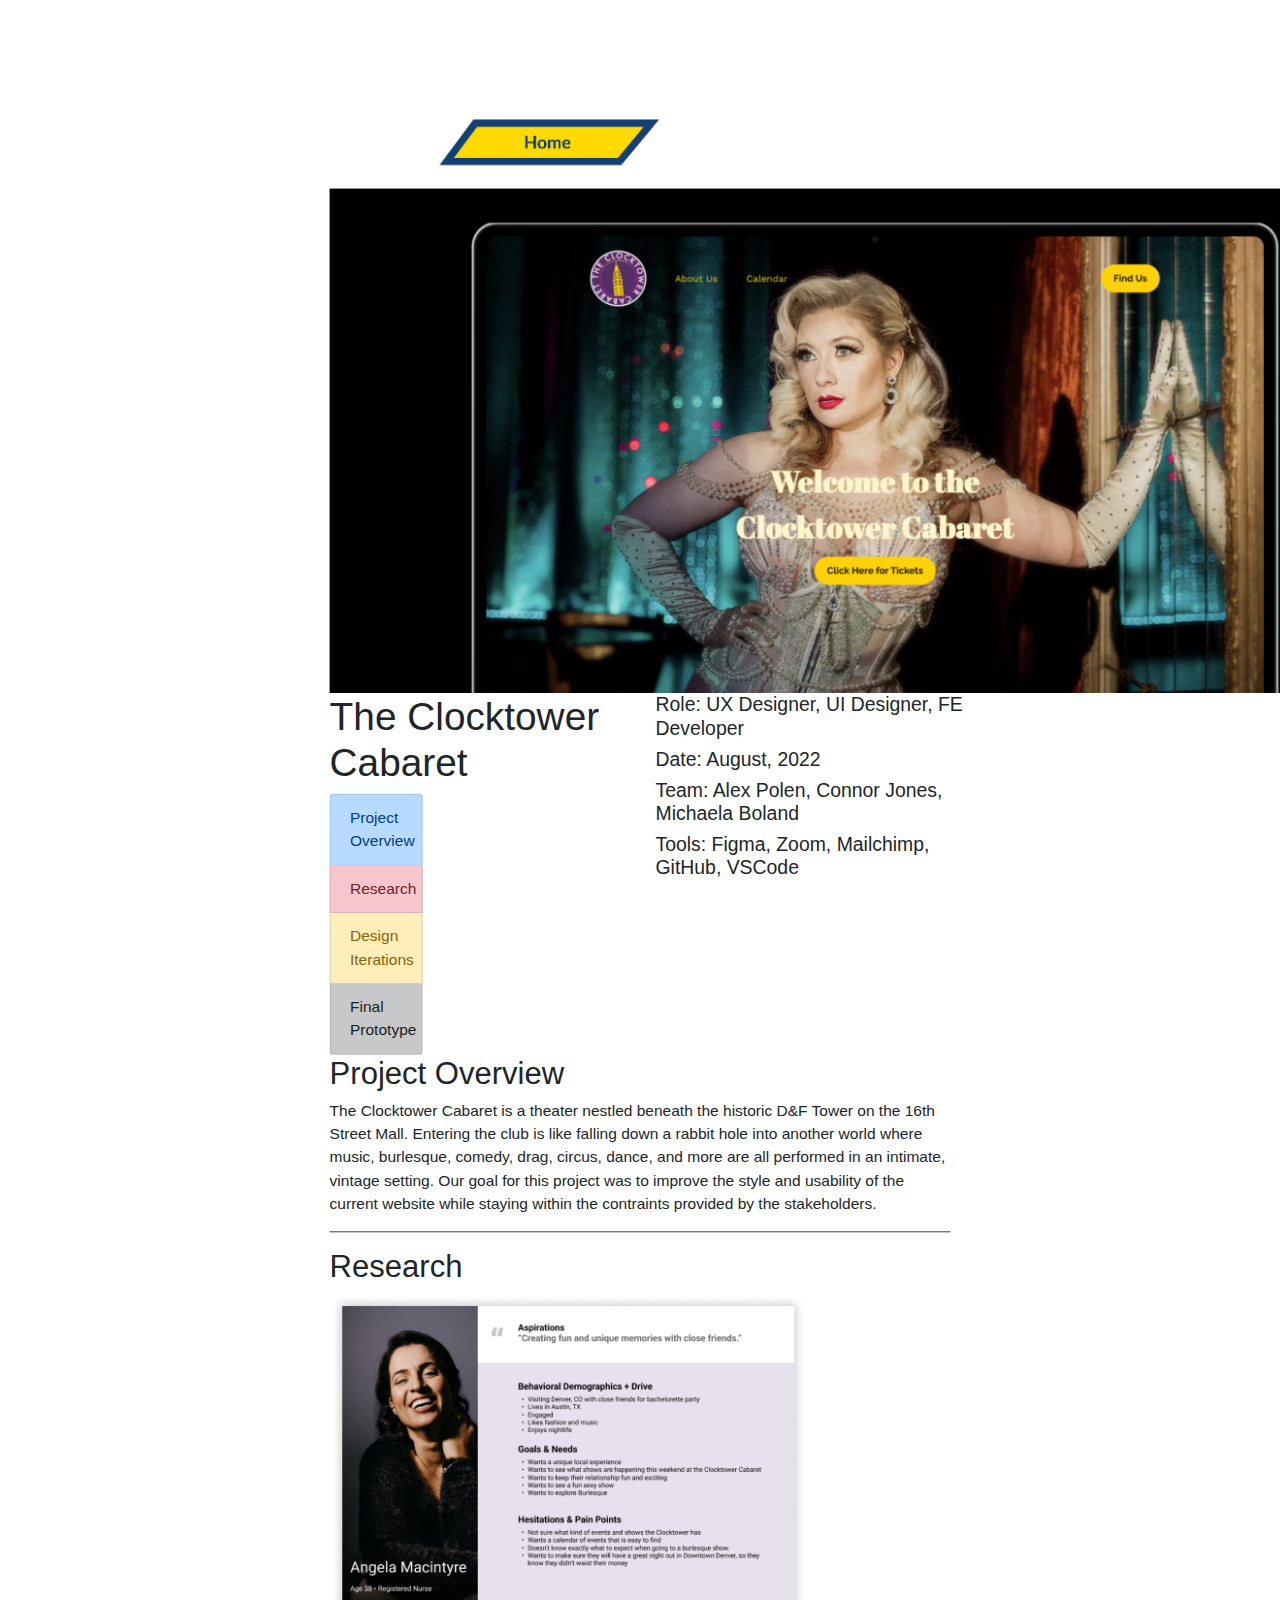
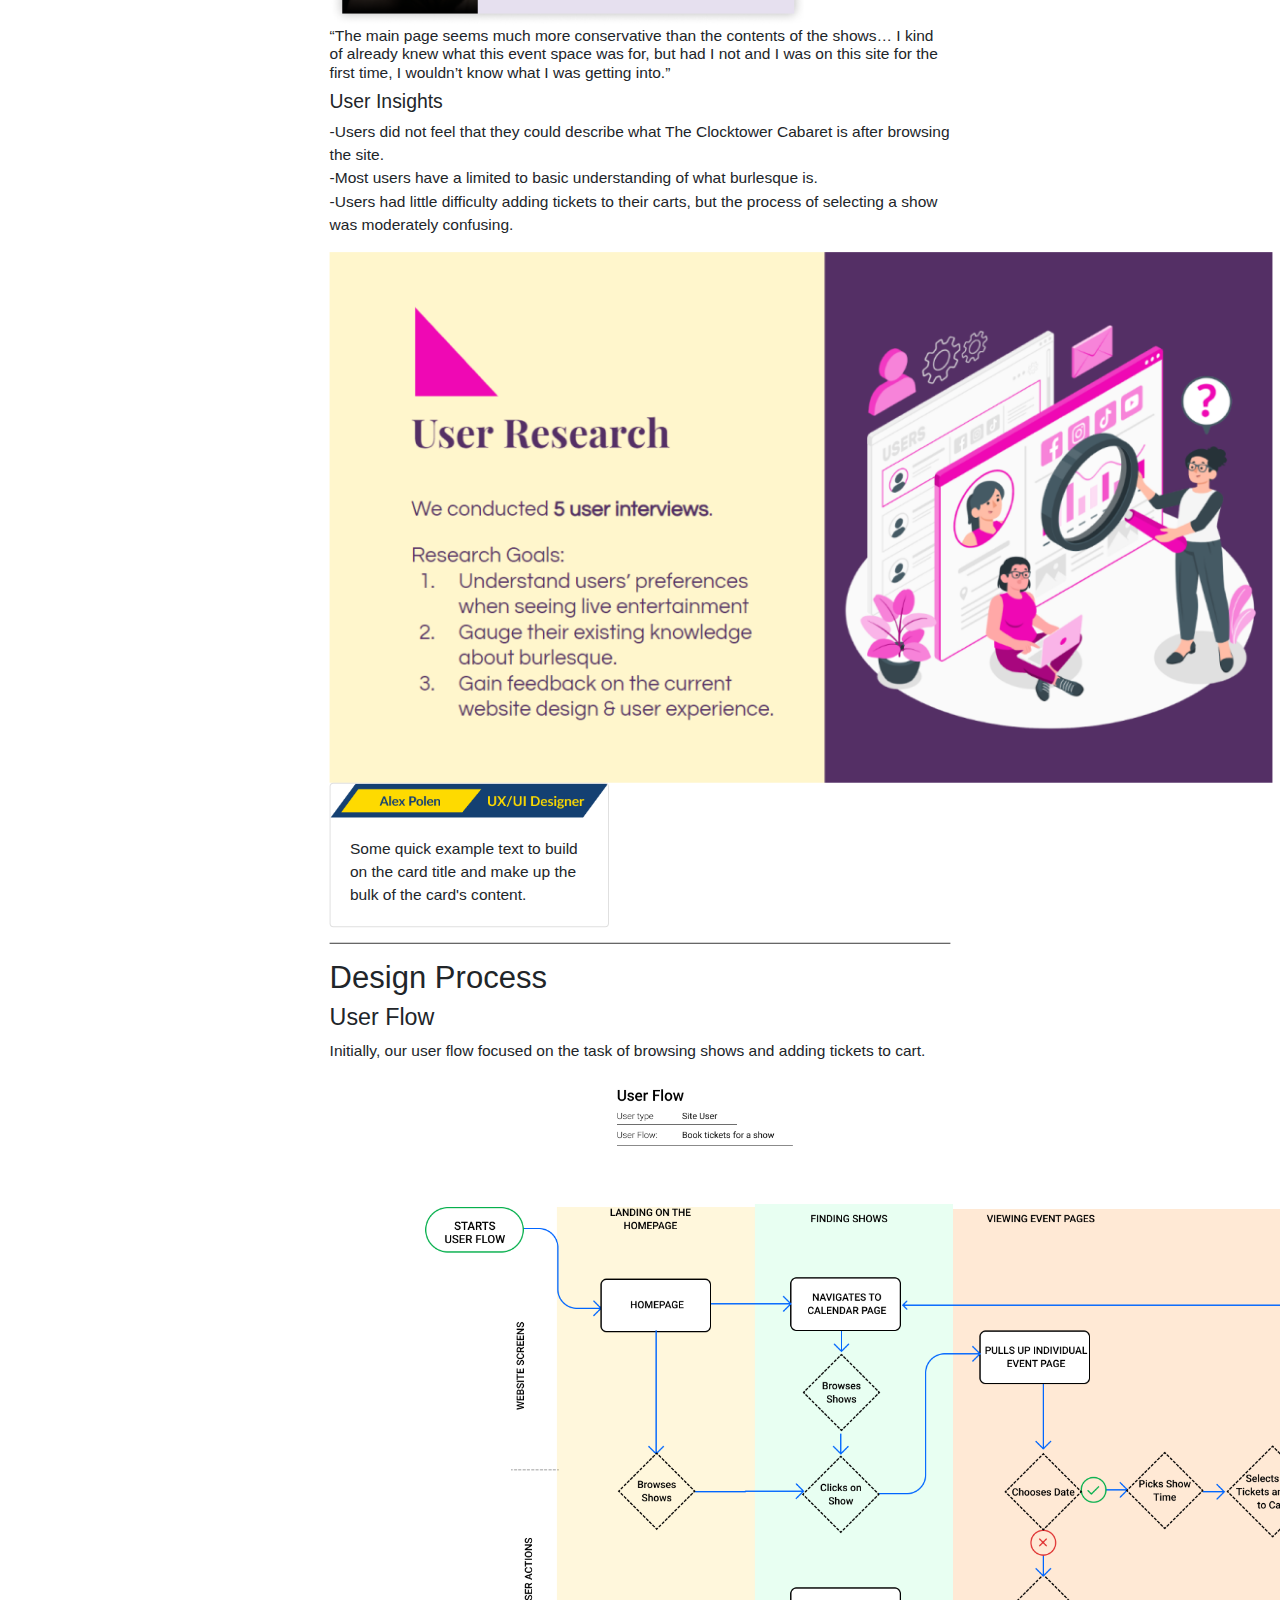
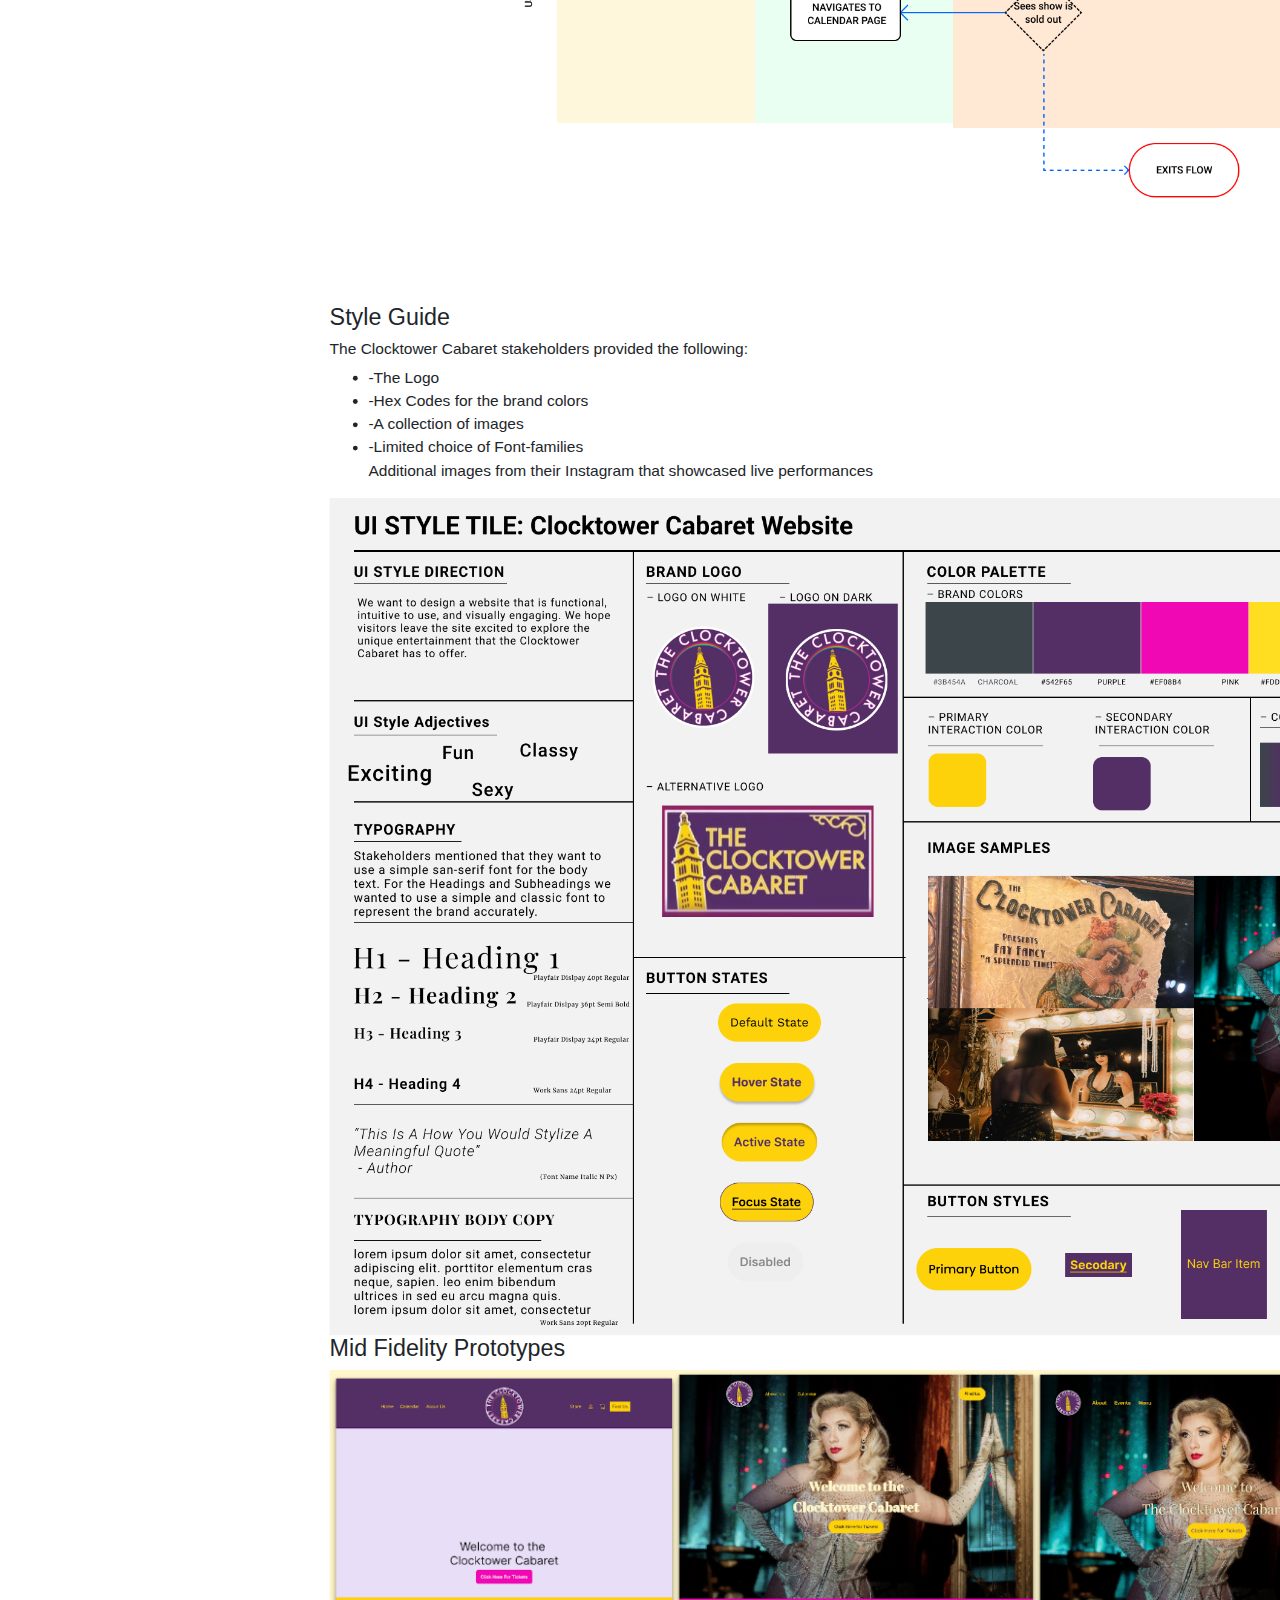
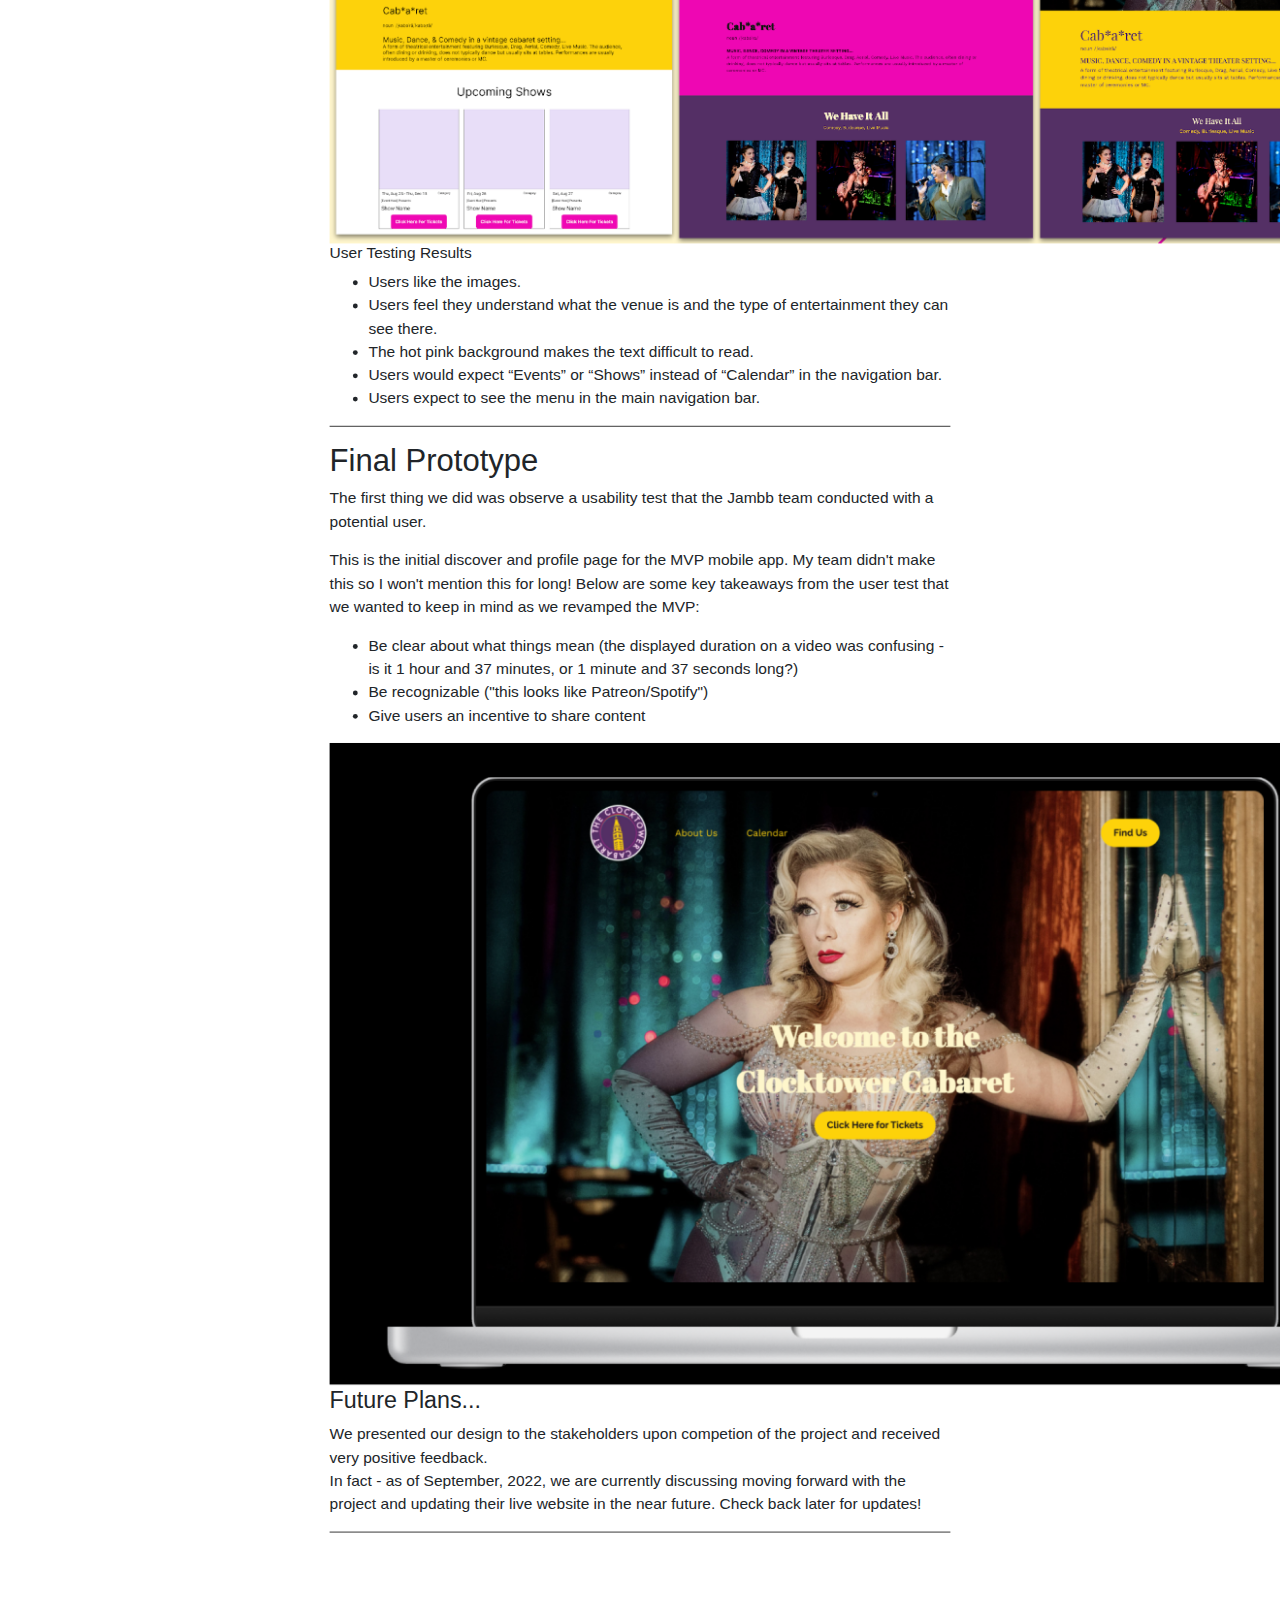
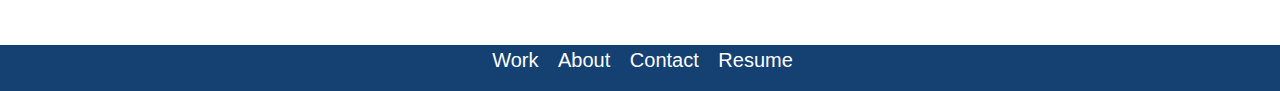
==== case.html @ b8951dac "case rename to link pages" ====
<!DOCTYPE html>
<html>
    <head>
        <title>UX/UI Homework 20</title>
        <!-- CSS only -->
        <link rel="stylesheet" href="https://cdn.jsdelivr.net/npm/bootstrap@4.4.1/dist/css/bootstrap.min.css" integrity="sha384-Vkoo8x4CGsO3+Hhxv8T/Q5PaXtkKtu6ug5TOeNV6gBiFeWPGFN9MuhOf23Q9Ifjh" crossorigin="anonymous">
        <link rel="stylesheet" href="css/style.css" type="text/css">
    </head>




<body>
<section class="ALL">
    
  <!---  Homepage Navigation Bar
    <nav class="navbar navbar-expand-lg navbar-light bg-light">
        <a class="navbar-brand" href="#">Home</a>
        <button class="navbar-toggler" type="button" data-toggle="collapse" data-target="#navbarNavDropdown" aria-controls="navbarNavDropdown" aria-expanded="false" aria-label="Toggle navigation">
          <span class="navbar-toggler-icon"></span>
        </button>
        <div class="collapse navbar-collapse" id="navbarNavDropdown">
          <ul class="navbar-nav">
            <li class="nav-item active">
              <a class="nav-link" href="#">Home <span class="sr-only">(current)</span></a>
            </li>
            <li class="nav-item">
              <a class="nav-link" href="#">Features</a>
            </li>
            <li class="nav-item">
              <a class="nav-link" href="#">Pricing</a>
            </li>
            <li class="nav-item dropdown">
              <a class="nav-link dropdown-toggle" href="#" id="navbarDropdownMenuLink" data-toggle="dropdown" aria-haspopup="true" aria-expanded="false">
                Dropdown link
              </a>
              <div class="dropdown-menu" aria-labelledby="navbarDropdownMenuLink">
                <a class="dropdown-item" href="#">Action</a>
                <a class="dropdown-item" href="#">Another action</a>
                <a class="dropdown-item" href="#">Something else here</a>
              </div>
            </li>
          </ul>
        </div>
      </nav>
    -->


    <!---
    <header>
        <div class="MainNav">
            <div class="NavLeft">
              <ul>
               <li href="#myWork">WORK</li>
               <li href="#heading">About</li>
              </ul>
           </div>
           <div class="headerText">
             <h2 class="Alex">Alex Polen</h2>
           </div>
           <div class="NavRight">
            <ul>
             <li>Contact</li>
             <li>Resume</li>
            </ul>
           </div>
          </div>

    </header>

-->
<!-- Button
<p class="lead">
    <a class="btn btn-primary btn-lg" role="button" href="https://ci.ovationtix.com/35628" target="_blank">Click Here for Tickets</a>
  </p>
  -->


<div class="casestudyheader">
    <img src="images/HomeFrame.png" alt="">
</div>
        


<section class="intro">
    <div class="introImage">
    <img src="images/IntroImage.png" alt="">
    </div>

    <div class="introGrid">
    <div class="introTitle" id="introTitle">
        <h1>The Clocktower Cabaret </h1> 
            <div class="list-group">
                <!--<a href="#" class="list-group-item list-group-item-action">Summary</a> -->    
                <a href="#" class="list-group-item list-group-item-action list-group-item-primary">Project Overview</a>
                <a href="#research" class="list-group-item list-group-item-action list-group-item-danger">Research</a>
                <a href="#designProcess" class="list-group-item list-group-item-action list-group-item-warning">Design Iterations</a>
                <a href="#prototypes" class="list-group-item list-group-item-action list-group-item-dark">Final Prototype</a>
            </div>
    </div>
    <div class="introText" id="introText">
        <h5>Role: UX Designer, UI Designer, FE Developer </h4>
        <h5>Date: August, 2022 </h4>
        <h5>Team: Alex Polen, Connor Jones, Michaela Boland </h4>
        <h5>Tools: Figma, Zoom, Mailchimp, GitHub, VSCode </h4>
    </div>
</div>

<div class="projectOverview" id="projectOverview">
    <h2>Project Overview</h2>
    <p>The Clocktower Cabaret is a theater nestled beneath the historic D&F Tower on the 16th Street Mall. Entering the club is like falling down a rabbit hole into another world where music, burlesque, comedy, drag, circus, dance, and more are all performed in an intimate, vintage setting. Our goal for this project was to improve the style and usability of the current website while staying within the contraints provided by the stakeholders.
    </p>
</div>
</section>

<!-- Divider -->
<div class="divider" data-content-module-id="7831695" data-content-module-template-id="15" data-content-module-unique-id="" data-content-module-removable="true" data-content-module-category="divider">
    <div class="twelvecol last">
      <hr class="divider2" data-editable-type="hr" id="hr_1" data-id="92963098" data-content-module-unique-id="" style="border-color: rgb(51, 51, 51);">
    </div>
  </div>
<!-- Divider -->



<!-- Research -->
<section class="research" id="research">
    <div class="researchHeader">
        <h2>Research</h2>
    </div>

    <div class="researchImage">
        <img src="images/Proto-Persona-1 2.png"> 
    </div>
    <div class="researchQuote">
        <h6>“The main page seems much more conservative than the contents of the shows… I kind of already knew what this event space was for, but had I not and I was on this site for the first time, I wouldn’t know what I was getting into.”</h6>
    </div>
     <div class="researchText">
        <h5 class="researchTextHeader">User Insights</h5>
       <p>-Users did not feel that they could describe what The Clocktower Cabaret is after browsing the site. </br>-Most users have a limited to basic understanding of what burlesque is. </br>-Users had little difficulty adding tickets to  their carts, but the process of selecting a show was moderately confusing. </p>
     </div>
     <div class="researchImage2">
        <img src="images/Case Study/UserResearch.png">
     </div>
   

     <!-- Bootstrap Card -->
     <div class="card" style="width: 18rem;">
        <img src="images/LogoIdea2.png" class="card-img-top" alt="...">
        <div class="card-body">
          <p class="card-text">Some quick example text to build on the card title and make up the bulk of the card's content.</p>
        </div>
</div>
</section>

<!-- Divider -->
<div class="divider" data-content-module-id="7831695" data-content-module-template-id="15" data-content-module-unique-id="" data-content-module-removable="true" data-content-module-category="divider">
    <div class="twelvecol last">
      <hr class="divider2" data-editable-type="hr" id="hr_1" data-id="92963098" data-content-module-unique-id="" style="border-color: rgb(51, 51, 51);">
    </div>
  </div>
<!-- Divider -->


<!-- Design Process-->
<section class="designProcess" id="designProcess">
    <div class="designProcessHeader">
        <h2>Design Process</h2>
    </div>
     
<div class="userFlow">
            <h4>User Flow</h4>
            <p class="UserFlowText">Initially, our user flow focused on the task of browsing shows and adding tickets to cart.<p>
            <img src="images/Case Study/User Flow.png">
</div>
<div class="designProcess2">
    <h4>Style Guide</h4>
    <div class="_4ORMAT_content_page_row _4ormat_sort_item _4ORMAT_module_layout_02 in-viewport" data-content-module-id="7832098" data-content-module-template-id="22" data-content-module-unique-id="" data-content-module-removable="true" data-content-module-category="layout">
        <div class="sixcol">
          <div data-editable-type="text" id="designProcessText" class="  " data-force-html-mode="false" data-id="92966700" data-content-module-unique-id="">
      
         <h6>The Clocktower Cabaret stakeholders provided the following:</h6>
         <ul>
            <li>-The Logo</li>
            <li>-Hex Codes for the brand colors</li>
            <li>-A collection of images</li>
            <li>-Limited choice of Font-families</li>
            <p>Additional images from their Instagram that showcased live performances</p>
        </ul>  
      </div>
        </div>

        <div class="styleTile">

            <img src="images/Case Study/Clocktower Style Tile.png">
         </div>
</div>
<div class="midFi">
    <h4>Mid Fidelity Prototypes</h4>
    <img src="images/Case Study/Mid-Fi-Testing-Image.png">
 </div>
 <div class="MidFiText">
    <div data-editable-type="text" id="designProcessText" class="  " data-force-html-mode="false" data-id="92966700" data-content-module-unique-id="">

   <h6>User Testing Results </h6>
   <ul>
      <li>Users like the images.</li>
      <li>Users feel they understand what the venue is and the type of entertainment they can see there.</li>
      <li>The hot pink background makes the text difficult to read.</li>
      <li>Users would expect “Events” or “Shows” instead of “Calendar” in the navigation bar.</li>
      <li>Users expect to see the menu in the main navigation bar.</li>
  </ul>  
</div>
  </div>

</div>

</section>

<!-- Divider -->
<div class="divider">
    <div class="twelvecol last">
      <hr class="divider2" data-editable-type="hr" id="hr_1" data-id="92963098" data-content-module-unique-id="" style="border-color: rgb(51, 51, 51);">
    </div>
  </div>
<!-- Divider -->

<!-- Prototypes-->
<section class="prototypes" id="prototypes">
    <div class="prototypesHeader">
        <h2>Final Prototype</h2>
    </div>
    <div class="_4ORMAT_content_page_row _4ormat_sort_item _4ORMAT_module_layout_02 in-viewport" data-content-module-id="7832098" data-content-module-template-id="22" data-content-module-unique-id="" data-content-module-removable="true" data-content-module-category="layout">
        <div class="sixcol">
          <div data-editable-type="text" id="designProcessText" class="  " data-force-html-mode="false" data-id="92966700" data-content-module-unique-id="">
      
         <p>The first thing we did was observe a usability test that the Jambb team conducted with a potential user.</p>
         <p>This is the initial discover and profile page for the MVP mobile app. My team didn't make this so I won't mention this for long! Below are some key takeaways from the user test that we wanted to keep in mind as we revamped the MVP:</p>
         <ul><li>Be clear about what things mean (the displayed duration&nbsp;on a video was confusing - is it 1 hour and 37 minutes, or 1 minute and 37 seconds long?)</li>
            <li>Be recognizable ("this looks like Patreon/Spotify")</li><li>Give users an incentive to share content</li></ul>  
      </div>
        </div>
        <div class="sixcol last">
          <div data-croppable="true" data-default-shape="landscape" data-editable-type="image" data-height="320" data-landscape-ratio="570:320" data-linkable="true" data-portrait-ratio="4:5" data-width="570" id="image_1-7832098" data-default-img="images/bg.jpg" data-dom-id="image_1" data-link-type="none" data-link-value="" data-id="92966699" data-content-module-unique-id="">

<div class="prototypeImage1">
    <img src="images/Case Study/FinalPrototype.png">
</div>

<div class="sixcol">
    <div data-editable-type="text" id="designProcessText" class="  " data-force-html-mode="false" data-id="92966700" data-content-module-unique-id="">

   <h4>Future Plans...</h4>
   <p>We presented our design to the stakeholders upon competion of the project and received very positive feedback. </br> In fact - as of September, 2022, we are currently discussing moving forward with the project and updating their live website in the near future. Check back later for updates!</p>
</div>
  </div>
      
    </div>
    </div>



</section>

<!-- Divider -->
      <div class="divider" data-content-module-id="7831695" data-content-module-template-id="15" data-content-module-unique-id="" data-content-module-removable="true" data-content-module-category="divider">
        <div class="twelvecol last">
          <hr class="divider2" data-editable-type="hr" id="hr_1" data-id="92963098" data-content-module-unique-id="" style="border-color: rgb(51, 51, 51);">
        </div>
      </div>
<!-- Divider -->






</section>
   <!--Footer-->
   <footer class="caseStudyFooter">
    <ul>
      <li>Work</li>
      <li>About</li>
      <li>Contact</li>
      <li>Resume</li>
    </ul>
  </footer>
</body>
    
     
        <script src="js/index.js"></script>
      </body>
    <!-- Java Script -->
    <!-- JavaScript Bundle with Popper -->
    <script src="https://code.jquery.com/jquery-3.4.1.slim.min.js" integrity="sha384-J6qa4849blE2+poT4WnyKhv5vZF5SrPo0iEjwBvKU7imGFAV0wwj1yYfoRSJoZ+n" crossorigin="anonymous"></script>
    <script src="https://cdn.jsdelivr.net/npm/popper.js@1.16.0/dist/umd/popper.min.js" integrity="sha384-Q6E9RHvbIyZFJoft+2mJbHaEWldlvI9IOYy5n3zV9zzTtmI3UksdQRVvoxMfooAo" crossorigin="anonymous"></script>
    <script src="https://cdn.jsdelivr.net/npm/bootstrap@4.4.1/dist/js/bootstrap.min.js" integrity="sha384-wfSDF2E50Y2D1uUdj0O3uMBJnjuUD4Ih7YwaYd1iqfktj0Uod8GCExl3Og8ifwB6" crossorigin="anonymous"></script>
</html>
---- css/style.css ----
/*
.grid {
    background-color: #542f65;
    display: grid;
    grid-template-columns: 20% 80%;
    grid-template-rows: 1fr 1fr 1fr;
    gap: 32px;
    grid-template-areas: 
    "contactImg1 contact1"
    "contactImg2 contact2"
    "contactImg3 contact3"
    ;
}

*/

body {
    margin: 0;

  }
  header {
    position: relative;
    background-color: #144072;
    padding: 0 auto;
    margin: 0 auto;
    height: 75px;
  }
  .MainNav {
    display: flex;
    padding: 0 auto;
    border: 0;
  }

  .MainNav div {
    width: 33%;

  }
  .NavLeft {
    float: left;
    color: white;
    padding-top: 25px;
    display: flex;
    justify-content: right;
  }
  .NavLeft ul li:first-child {
    font-weight: 1000;
  }

  .headerText {
    position: relative;
    padding-top: 0px;
    padding-left: 9px;
    display: flex;
    justify-content: center;
    text-align: center;
    overflow: visible;
  }
  .headerText .Alex {
    color: white;
    font-size: 32px;
    text-align: center;
  } 

  .NavRight {
    float: right;
    color: white;
    padding-top: 25px;
    display: flex;
    justify-content: left;
  }
  header li {
    display: inline-block;
    padding: 0px 25px;
  }
  header p {
    display: inline-block;
  }
 /* Main Nav */


  .heroImg{
    max-height: 865px;
    padding: 0 auto;
    background-image: url(../images/Hero\ Content\ Page.png);
    background-size: cover;
    background-repeat: no-repeat;
    background-position: center;
    position: relative;
    margin: 0 auto;
  }

  .heroButton {
    display: flex;
    align-items: center;
    width: 598px;    
    justify-content: center;
  }

  .heroImg .UX {
    color: white;
    margin: 0 0;
    padding-top: 14px;
    text-align: center;
    font-size: 22px;
  } 

  
  
  /*
  .navBar .nav-link {
    color: #fdd20b;
    font-size: 20px;
    font-family: 'Work Sans', sans-serif;
    font-weight: bold;
  }
  a:hover {
    color: #ef08b4;
  }
  .navBar .nav-link:hover {
    border-bottom: 2px solid #fdd20b;
    border-bottom-width: fit-content; 
  } */
  
  .content {
    max-width: 350px;
    margin-left: 370px;
    text-align: center;
    height:830px;
  }
.HeroDiv {
  padding-top: 300px;
}
.content .top {
  font-size: 20px;
}
.content .bottom {
  font-size: 20px;
  font-weight: 550;
}

/*
button {
    padding: 15px;
    background-color: #373738;
    color: white;
    font-size: 15px;
    border-radius: 4px;
}
*/

    /* My UX Skills Section */
  .heading {
    text-align: center;
    margin: 0 0;
    padding-top: 100px;
    font-size: 30px;
    background-color: rgb(248, 244, 238);
  }

  .skill2 {
    padding-top: 0;
    margin-top: 0;  
    border-top: 0;
  }
  
  .flexContainer {
    display: flex;
    align-items: initial;
    justify-content: center;
    padding: 5% 5%;
    background-color: rgb(248, 244, 238);
  }

  .stripe {
    margin-bottom: 0;
    border-bottom: 0;
    padding-bottom: 0;
    background-color: #F8F4EE;
    display: flex;
    justify-content: center;
  }
  .stripe img {
    max-width: 1920px;
    max-height: 20px;
    margin-bottom: 0;
    padding-bottom: 0;
    border-bottom: 0;

  }

  @media screen and (max-width: 600px) {
    .flexContainer {
      display: inline-block;
      padding: 5% 15%;
    }
  }
  
  .flexContainer div {
    width: 33%;
    padding: 25px;
  }
  
  @media screen and (max-width: 600px) {
    .flexContainer div {
      width: 100%;
    }
  }
  


  /* My Work Section */
  .WorkHeading {
    text-align: center;
    font-size: 30px;
    margin: 0 auto;
    padding-top: 100px;
  }
  .myWork {
    padding: 20px 90px;
    background-color: #F8F4EE;
  }

  .workGrid {
    display: grid;
    align-items: center;
    padding: 30px;
    grid-template-columns: 60% 20%;
    grid-template-rows: 500px 650px;
    grid-template-areas:
    "img1 content1"
    "img2 content2"
  }

  .workGrid .img2 {
    scale: .7;
  }
  
  @media screen and (max-width:600px) {
    .workGrid {
      display: grid;
      padding: 30px;
      padding-right: 90px;
      grid-template-columns: 100%;
      grid-template-rows: 450px 300px 700px 275px;
      grid-template-areas:
      "img1"
      "content1"
      "img2"
      "content2"
    }
  }
  
  .workGrid img {
    width: 100%;
    max-width: 350px;
    margin: 0 auto;
    display: block;
  }
  .img1 {
    grid-area: img1;
  }
  .img2 {
    grid-area: img2;
  }
  .img1, .img2, .content1, .content2, {
    padding: 80px;
    padding-right: 0;
  }
  .content1 {
    grid-area: content1;
  }
  .content2 {
    grid-area: content2;
  }

  footer {
    background-color: #144072;
    padding: 35px;
    color: white;
    display: flex;
    justify-content: center;
    font-size: 20px;
}
  footer ul {
    list-style: none;
    padding-left: 5px;
  }
  footer li {
    display: inline-block;
    padding: 0px 7px;
  }


  /* Text decoration - Underline - Event listener */
  header li:hover {
    text-decoration: underline;
  }
  
  #header-input:checked + #hamburger-menu #sidebar-menu {
      visibility: visible;
      left: 0;
  }
  #header-input:checked ~ .overlay{
     visibility: visible;
    opacity: 0.4;
  }




/* Saved Code

 text-shadow: 0px 0px 3px #000000;






 */





  /* CASE STUDY CSS */

  .casestudyheader img {
    background-color: white;
    scale: .5;
  }

  
  .list-group a {
    display: flex;
    width: 30%;
    
  }

  .introGrid {
    display: grid;
    grid-template-columns: 50% 50%;
    grid-template-rows: 1fr;
    gap: 16px;
    grid-template-areas: 
    "summaryTitle summaryText"
    ;
}


. {
    margin: 0 auto;
    background-color: #542f65;
    color: #fdd20b;
    padding: 64px;
    display: flex;
    flex-direction: column;
    align-items: center;
}

.userFlow img{
    max-width: 1600px;
}

.styleTile img{
    max-width: 1200px;
}

.ALL {
    margin-left: 320px;
    margin-right: 320px;
    scale:0.97;
}

.caseStudyFooter {
    padding: 0 0;
}
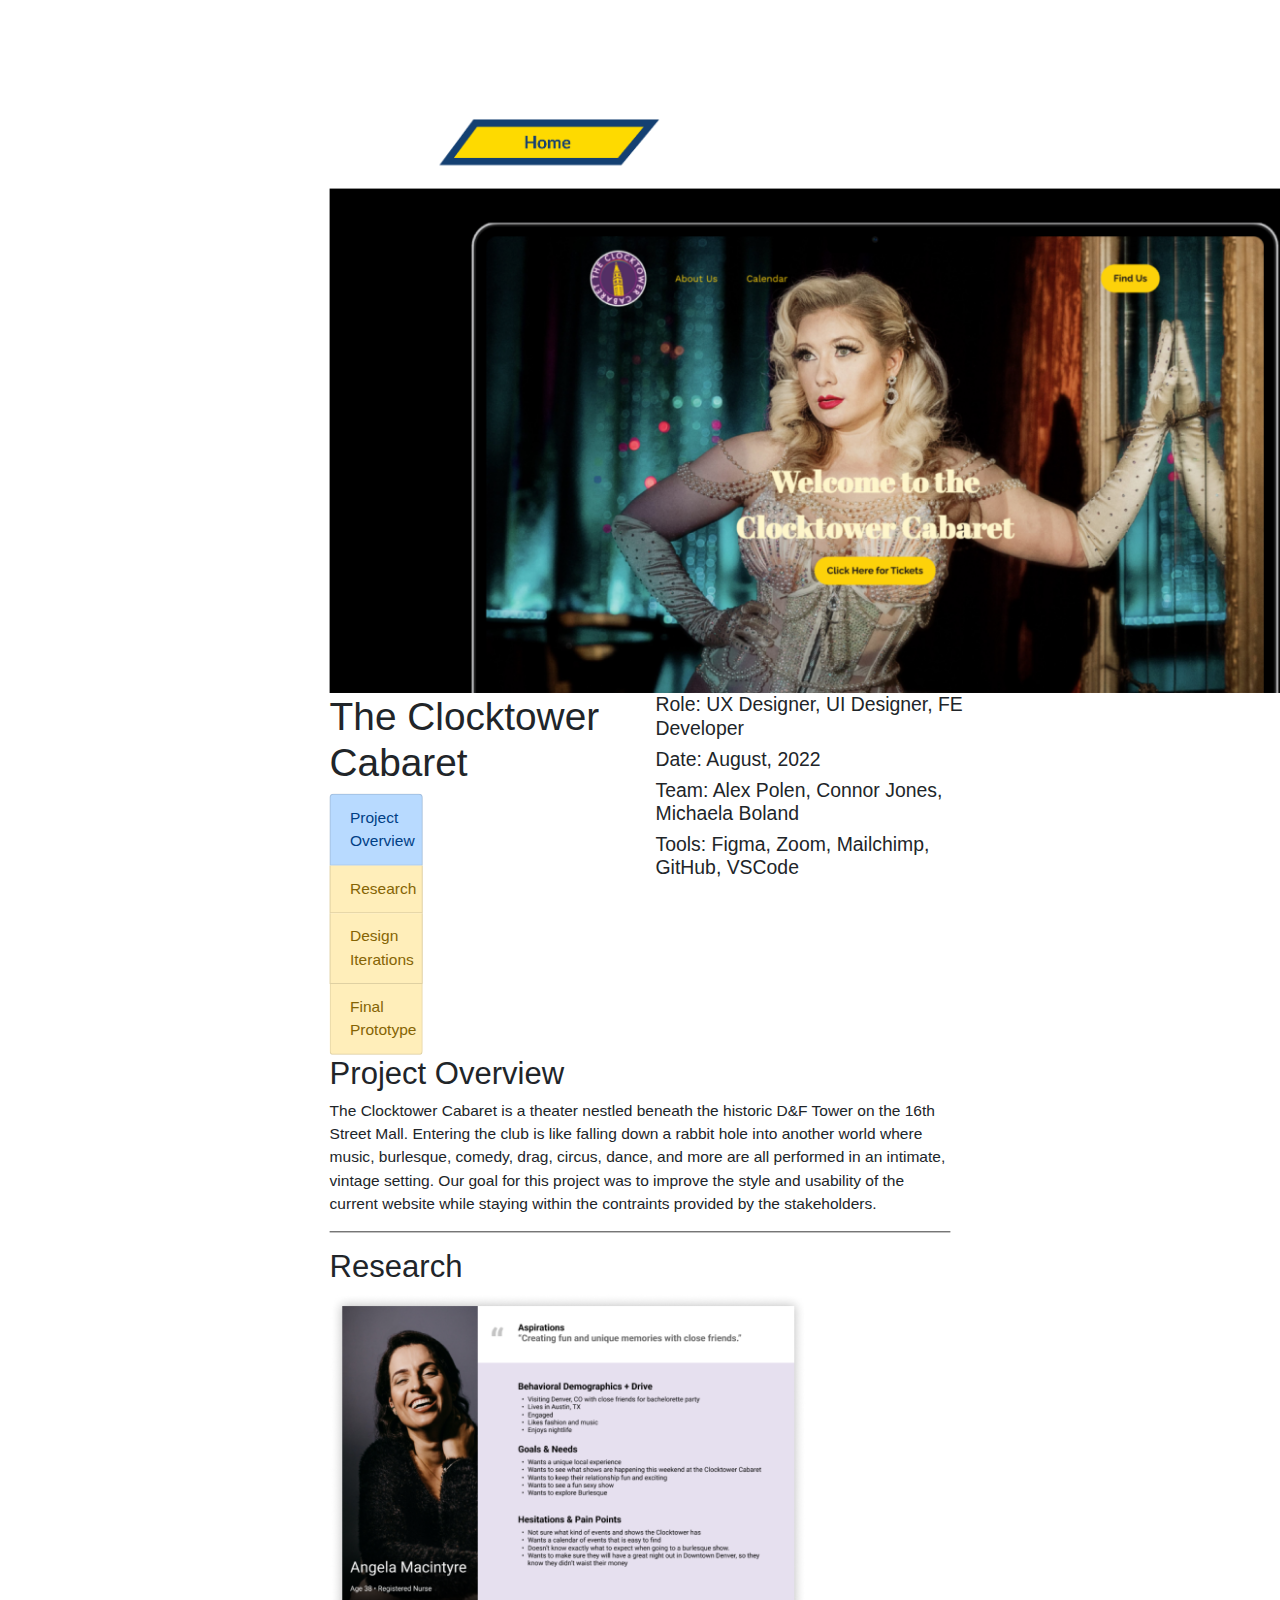
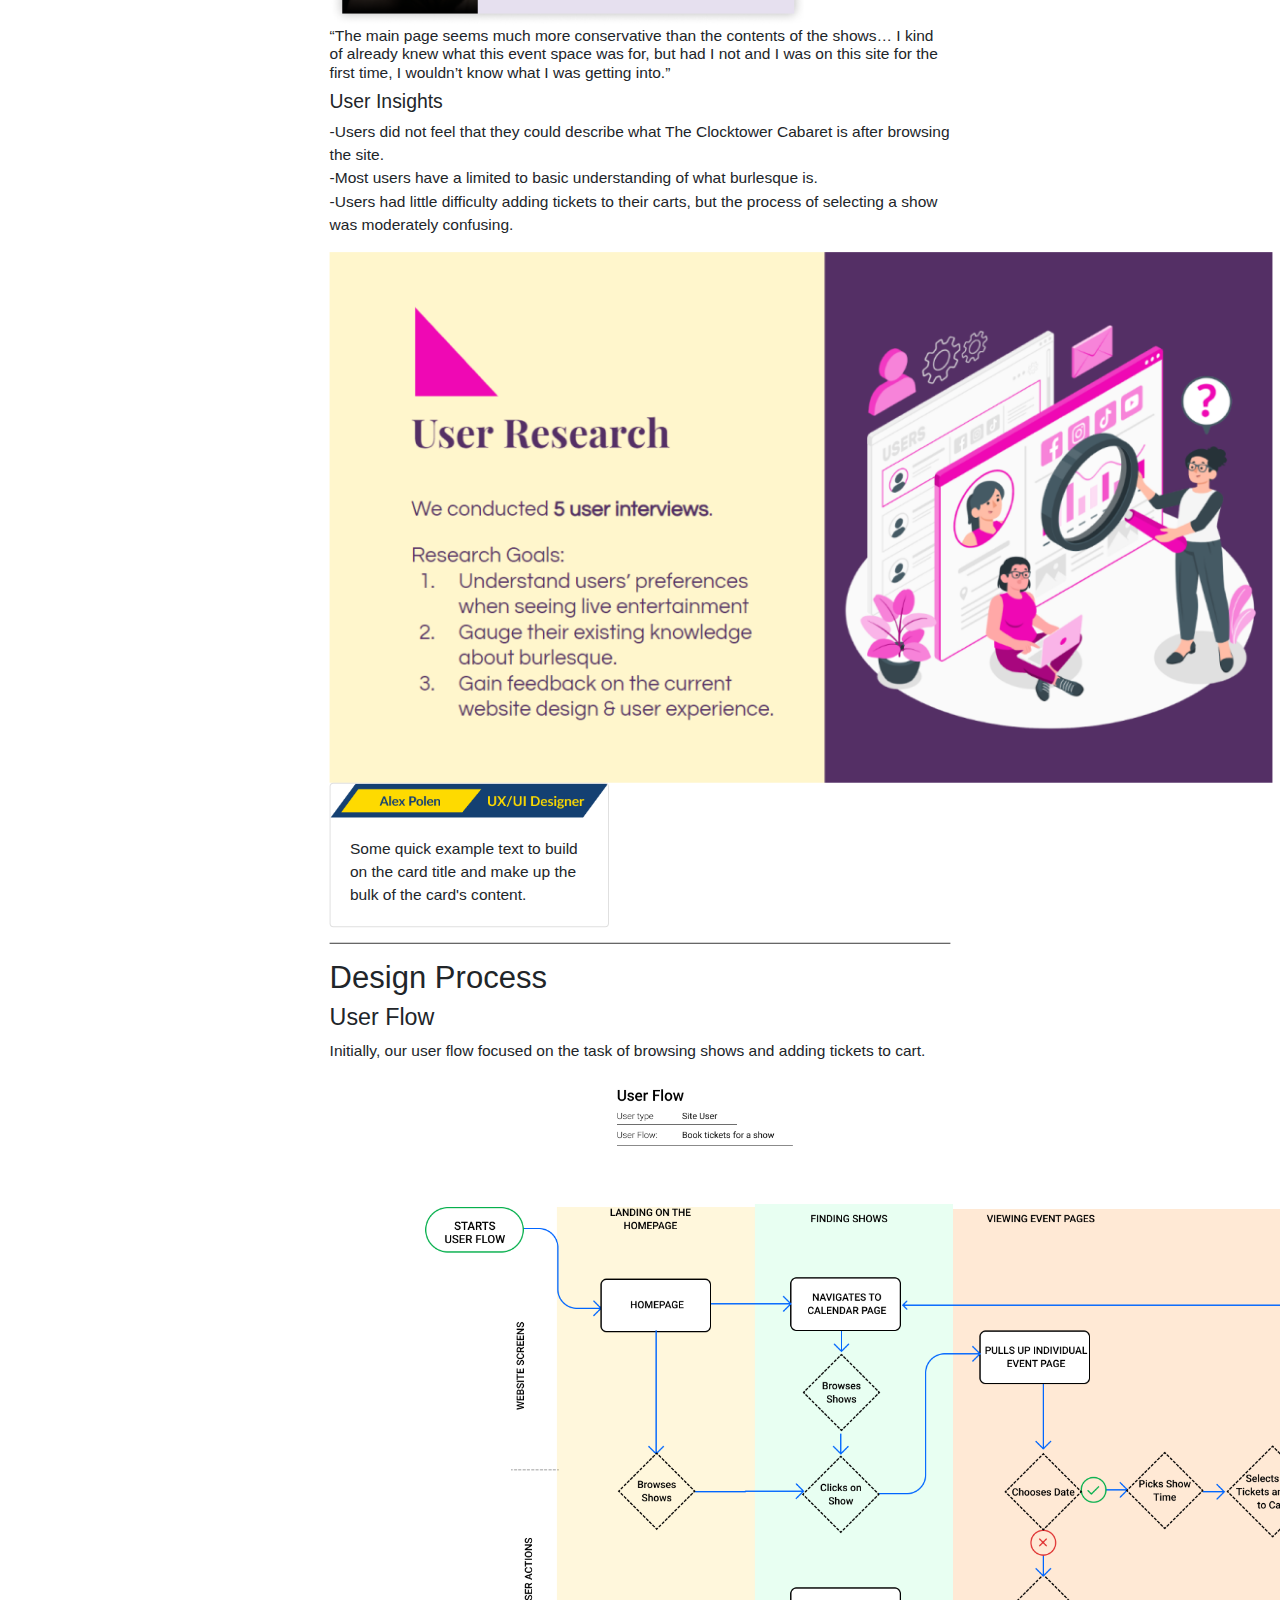
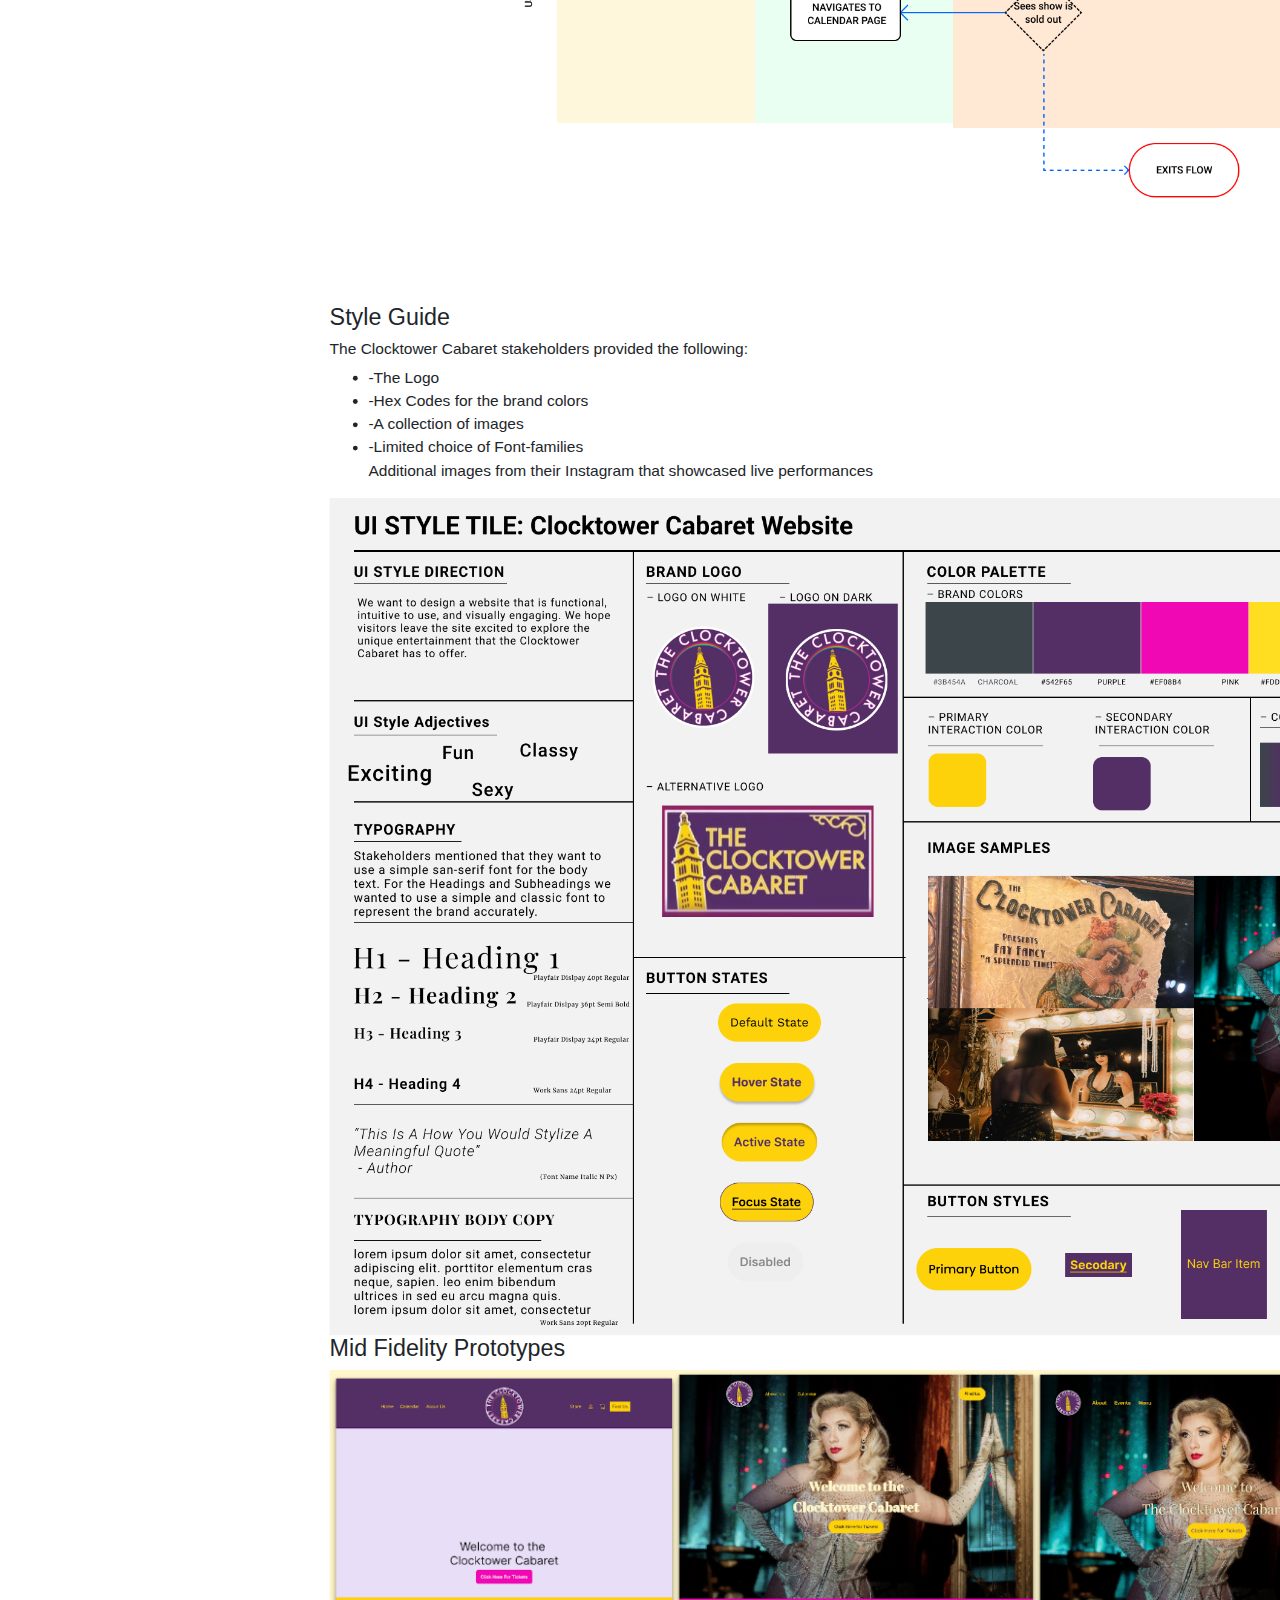
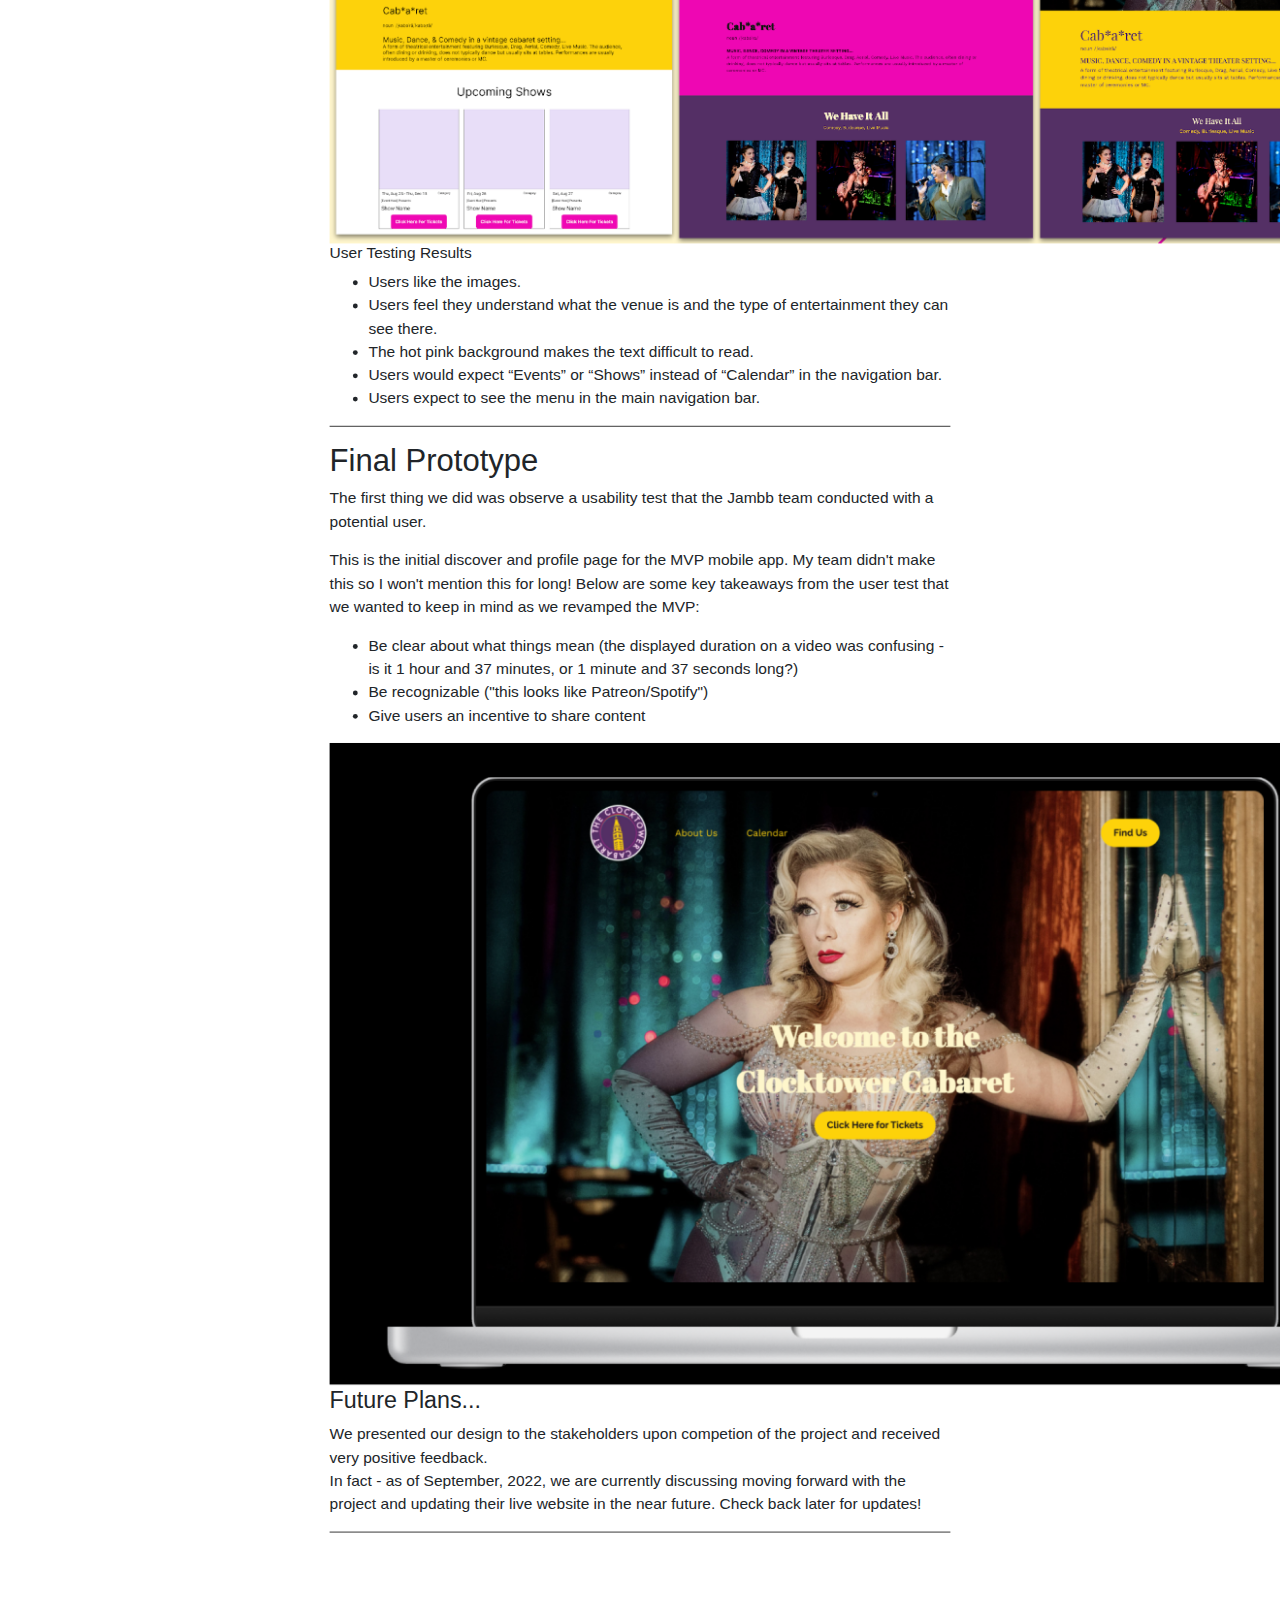
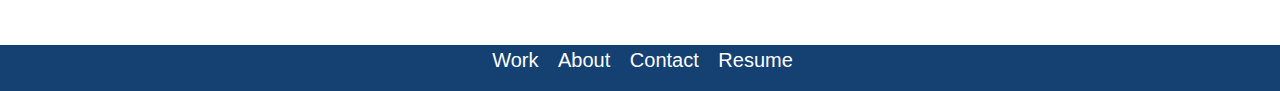
==== commit 93f0ab2a: "aa" ====
--- a/case.html
+++ b/case.html
@@ -87,15 +87,16 @@
     <img src="images/IntroImage.png" alt="">
     </div>
 
+    <!-- Bootstrap Menu-->
     <div class="introGrid">
     <div class="introTitle" id="introTitle">
         <h1>The Clocktower Cabaret </h1> 
             <div class="list-group">
                 <!--<a href="#" class="list-group-item list-group-item-action">Summary</a> -->    
                 <a href="#" class="list-group-item list-group-item-action list-group-item-primary">Project Overview</a>
-                <a href="#research" class="list-group-item list-group-item-action list-group-item-danger">Research</a>
+                <a href="#research" class="list-group-item list-group-item-action list-group-item-warning">Research</a>
                 <a href="#designProcess" class="list-group-item list-group-item-action list-group-item-warning">Design Iterations</a>
-                <a href="#prototypes" class="list-group-item list-group-item-action list-group-item-dark">Final Prototype</a>
+                <a href="#prototypes" class="list-group-item list-group-item-action list-group-item-warning">Final Prototype</a>
             </div>
     </div>
     <div class="introText" id="introText">
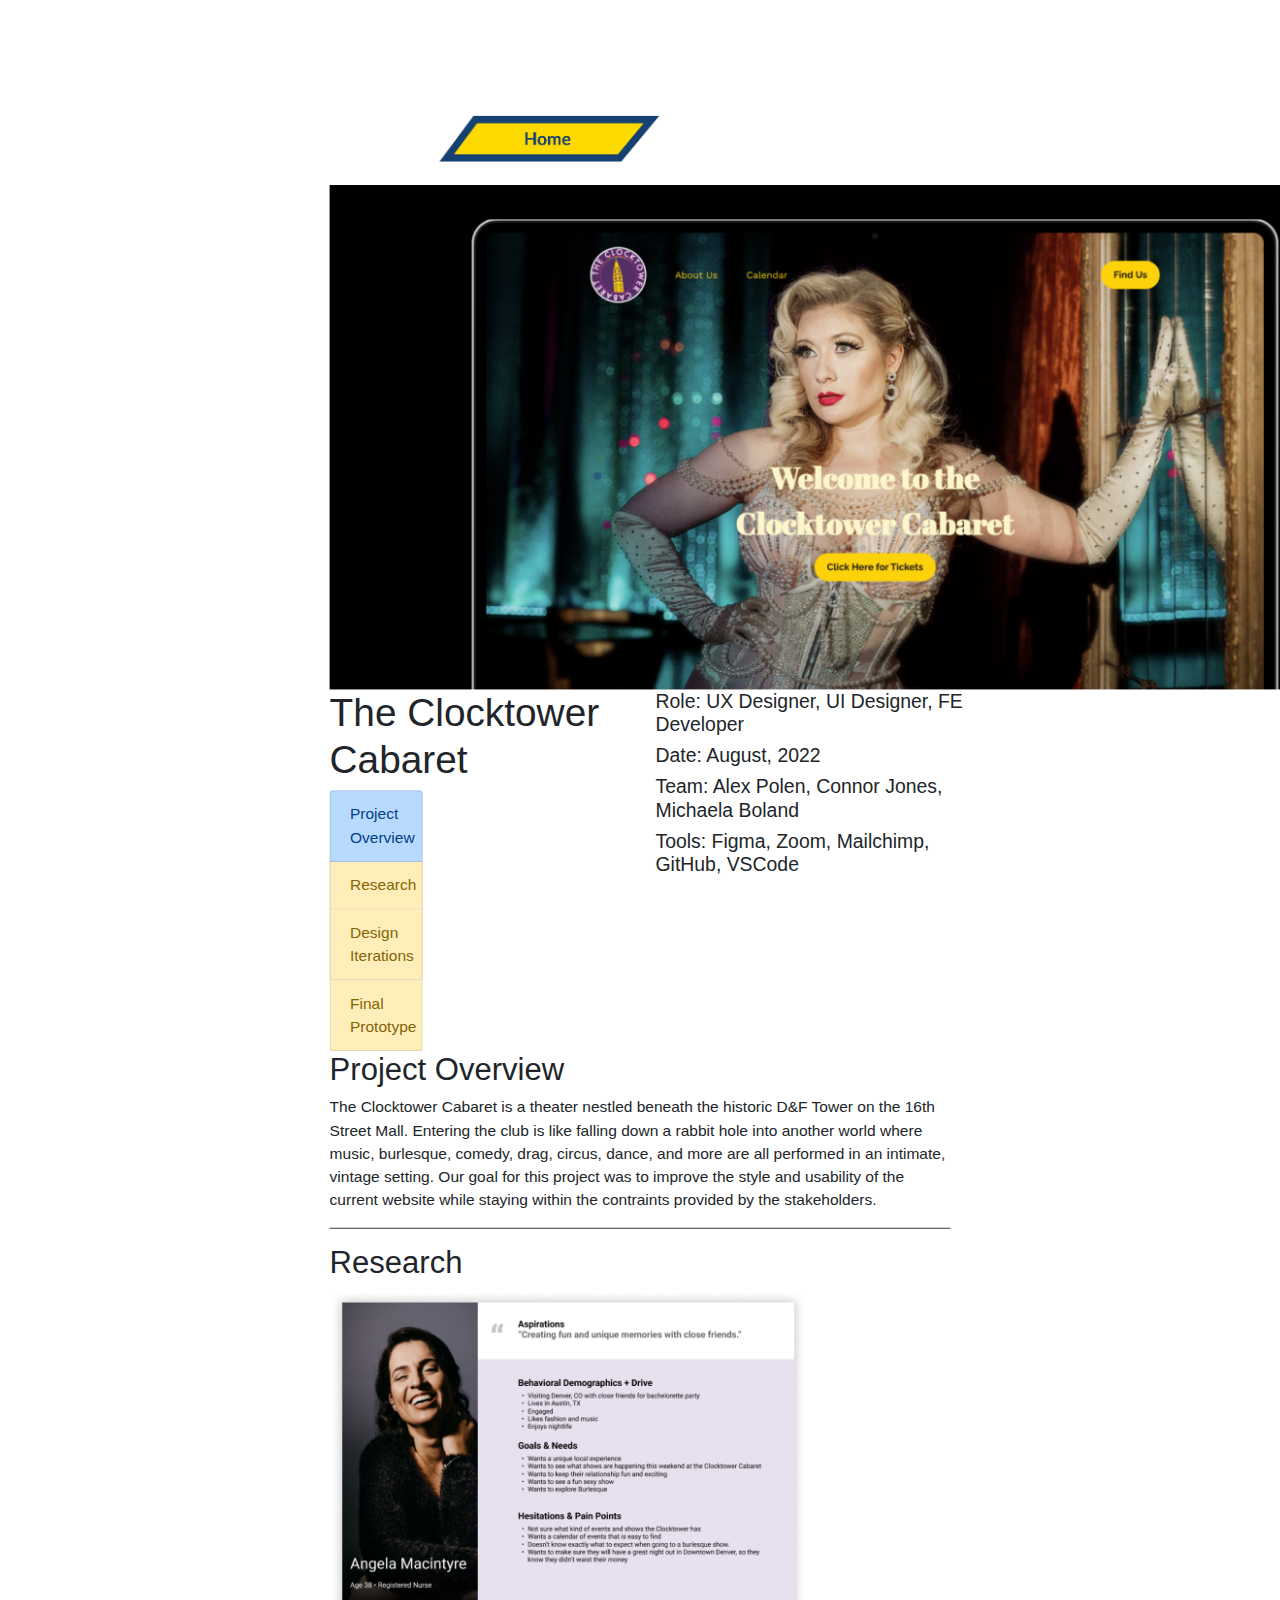
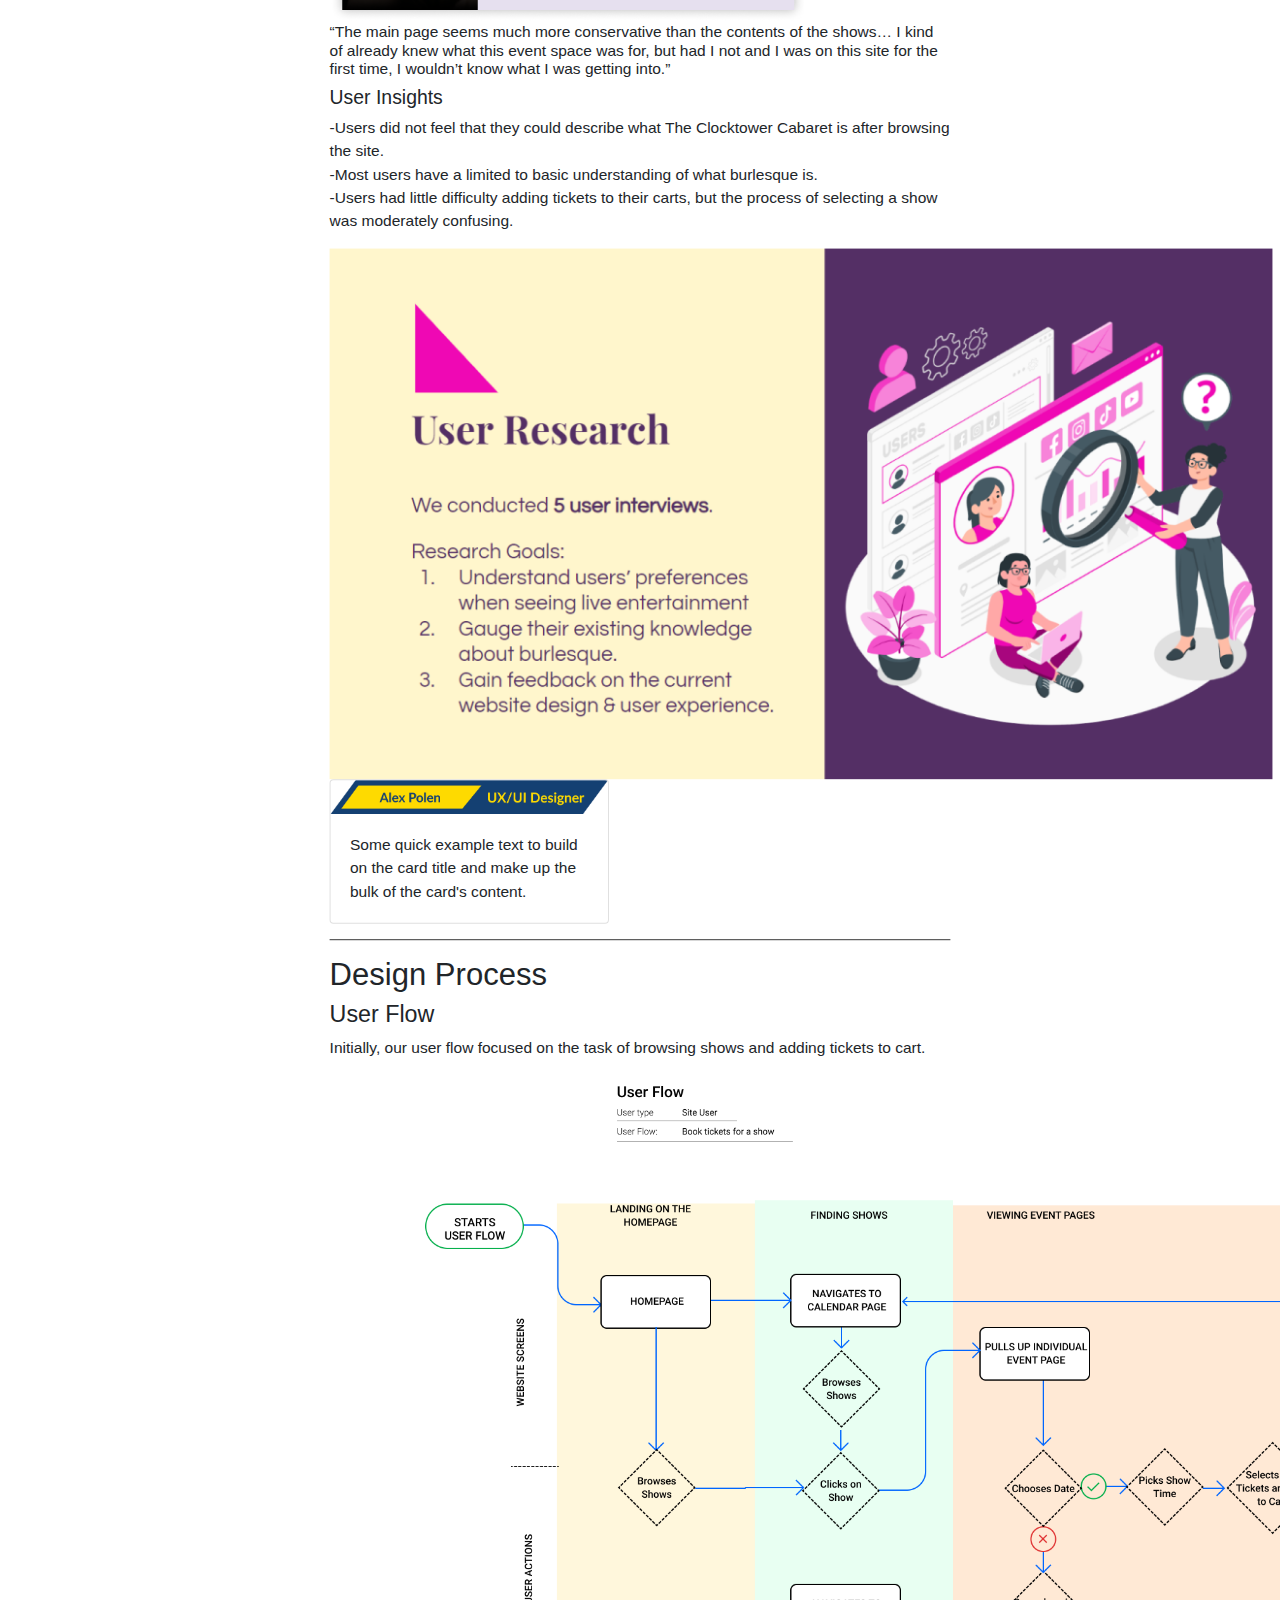
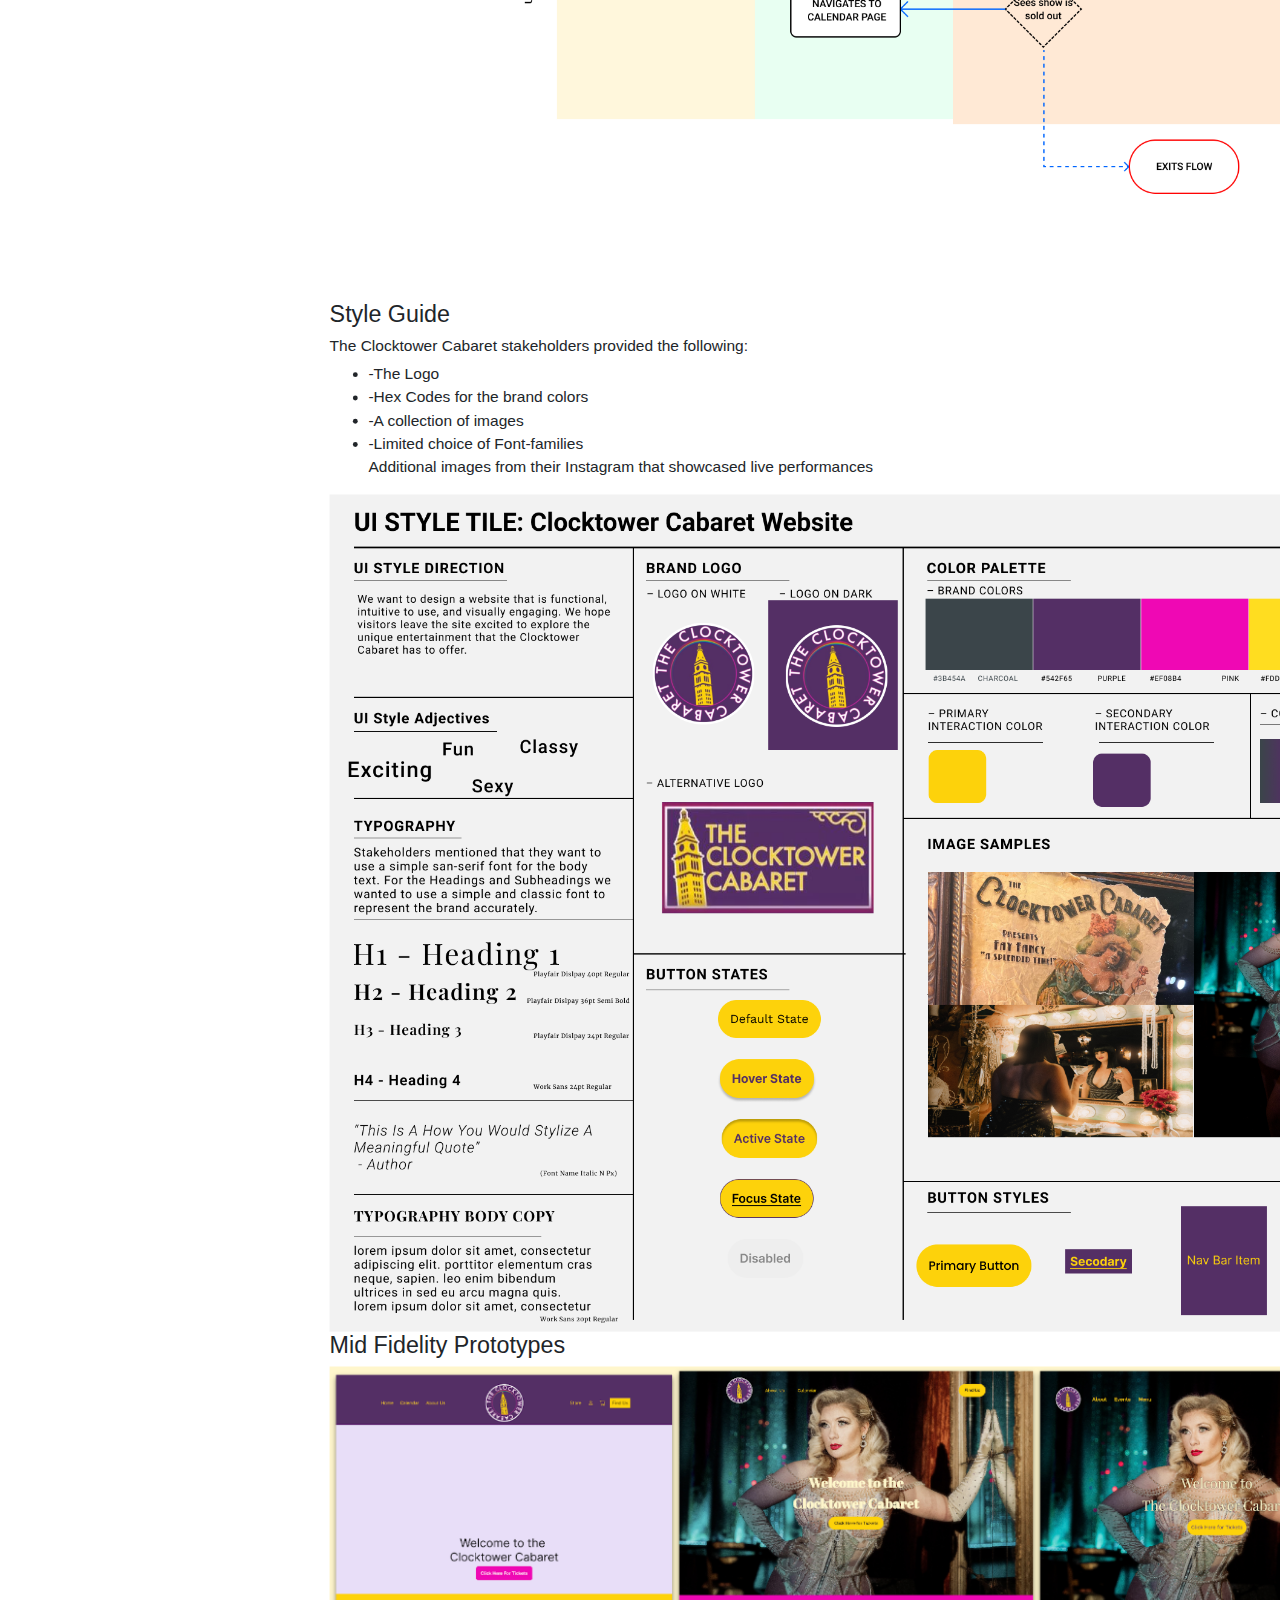
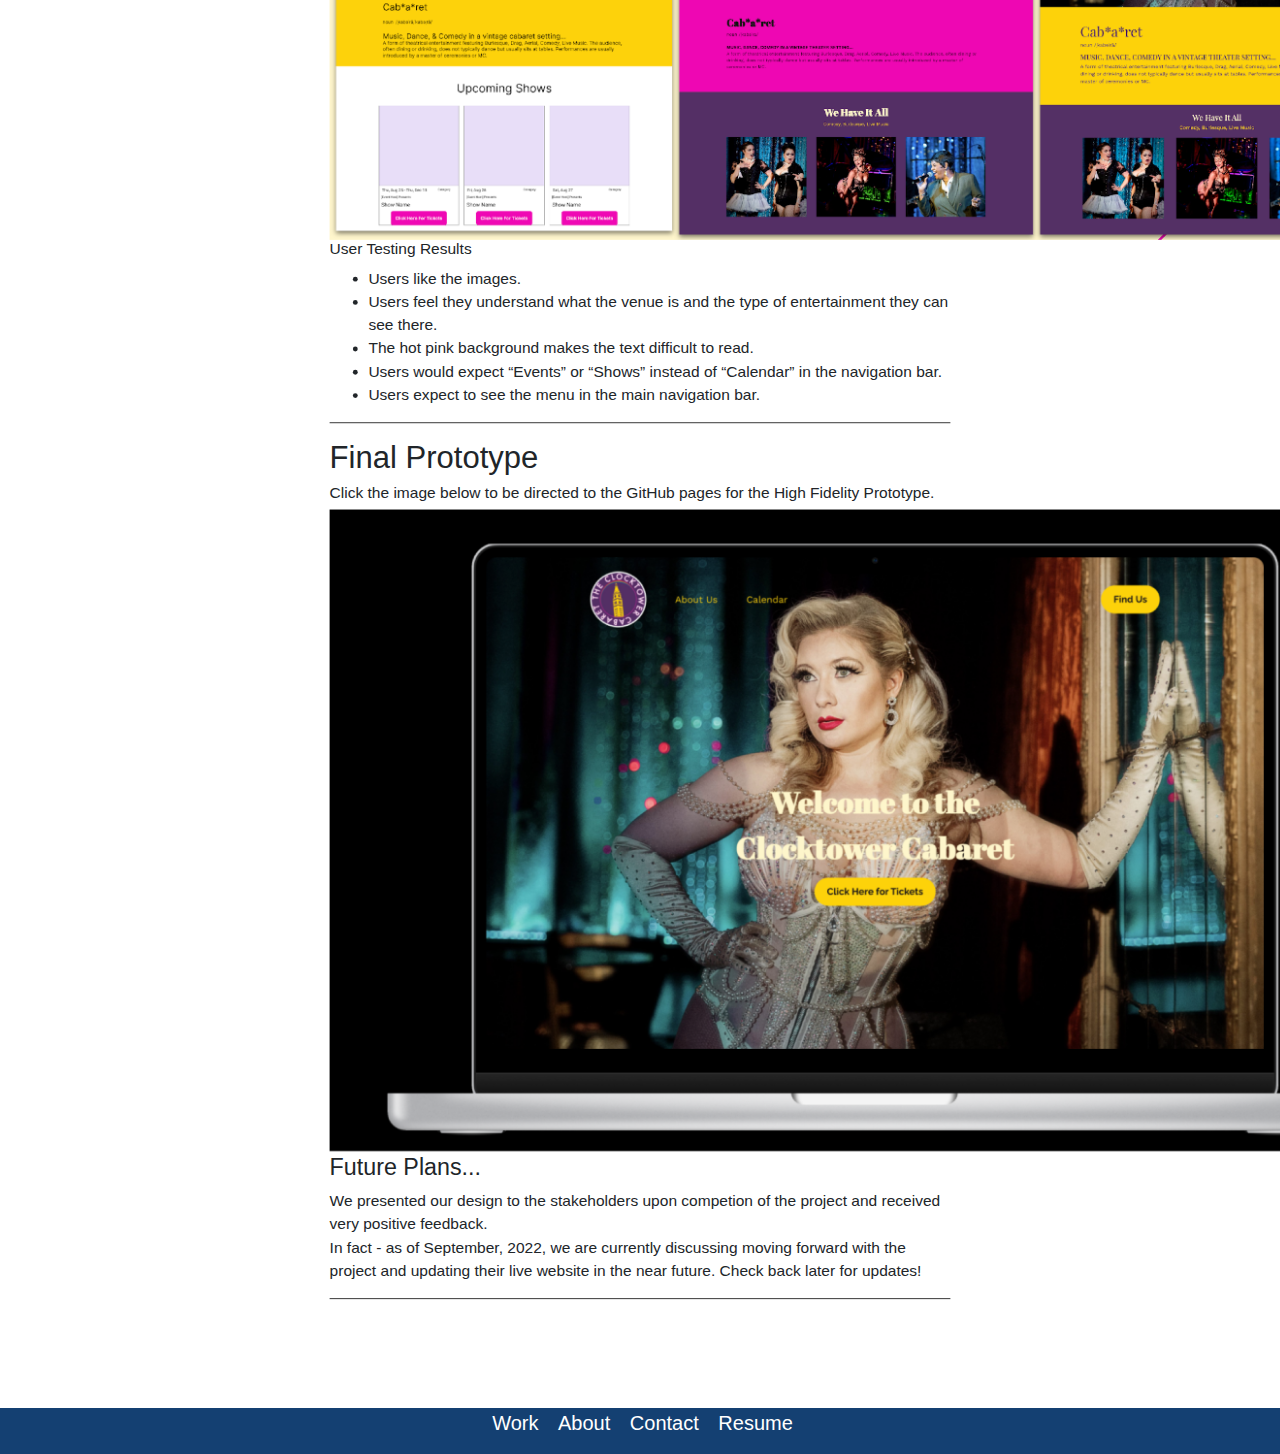
==== commit 53bbfcaf: "Final updates" ====
--- a/case.html
+++ b/case.html
@@ -235,10 +235,9 @@
         <div class="sixcol">
           <div data-editable-type="text" id="designProcessText" class="  " data-force-html-mode="false" data-id="92966700" data-content-module-unique-id="">
       
-         <p>The first thing we did was observe a usability test that the Jambb team conducted with a potential user.</p>
-         <p>This is the initial discover and profile page for the MVP mobile app. My team didn't make this so I won't mention this for long! Below are some key takeaways from the user test that we wanted to keep in mind as we revamped the MVP:</p>
-         <ul><li>Be clear about what things mean (the displayed duration&nbsp;on a video was confusing - is it 1 hour and 37 minutes, or 1 minute and 37 seconds long?)</li>
-            <li>Be recognizable ("this looks like Patreon/Spotify")</li><li>Give users an incentive to share content</li></ul>  
+  
+        <h6>Click the image below to be directed to the GitHub pages for the High Fidelity Prototype.
+
       </div>
         </div>
         <div class="sixcol last">
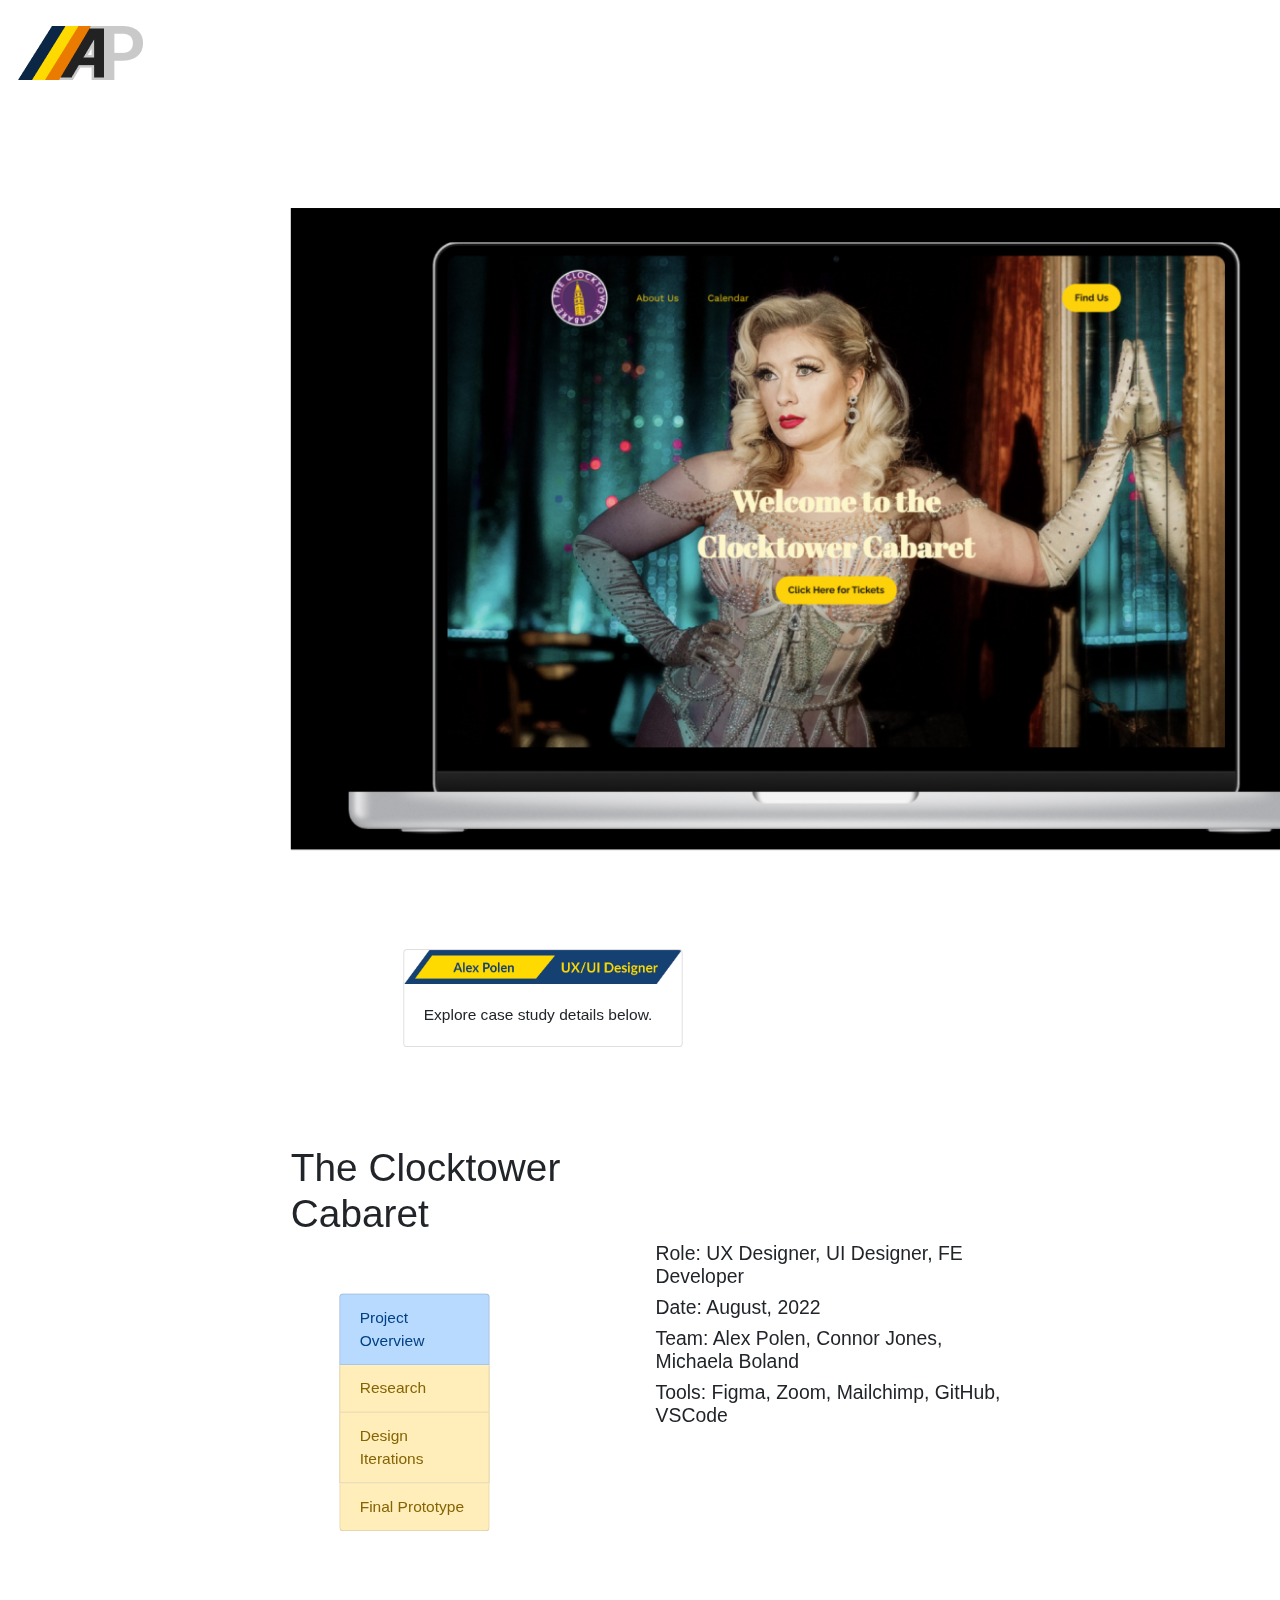
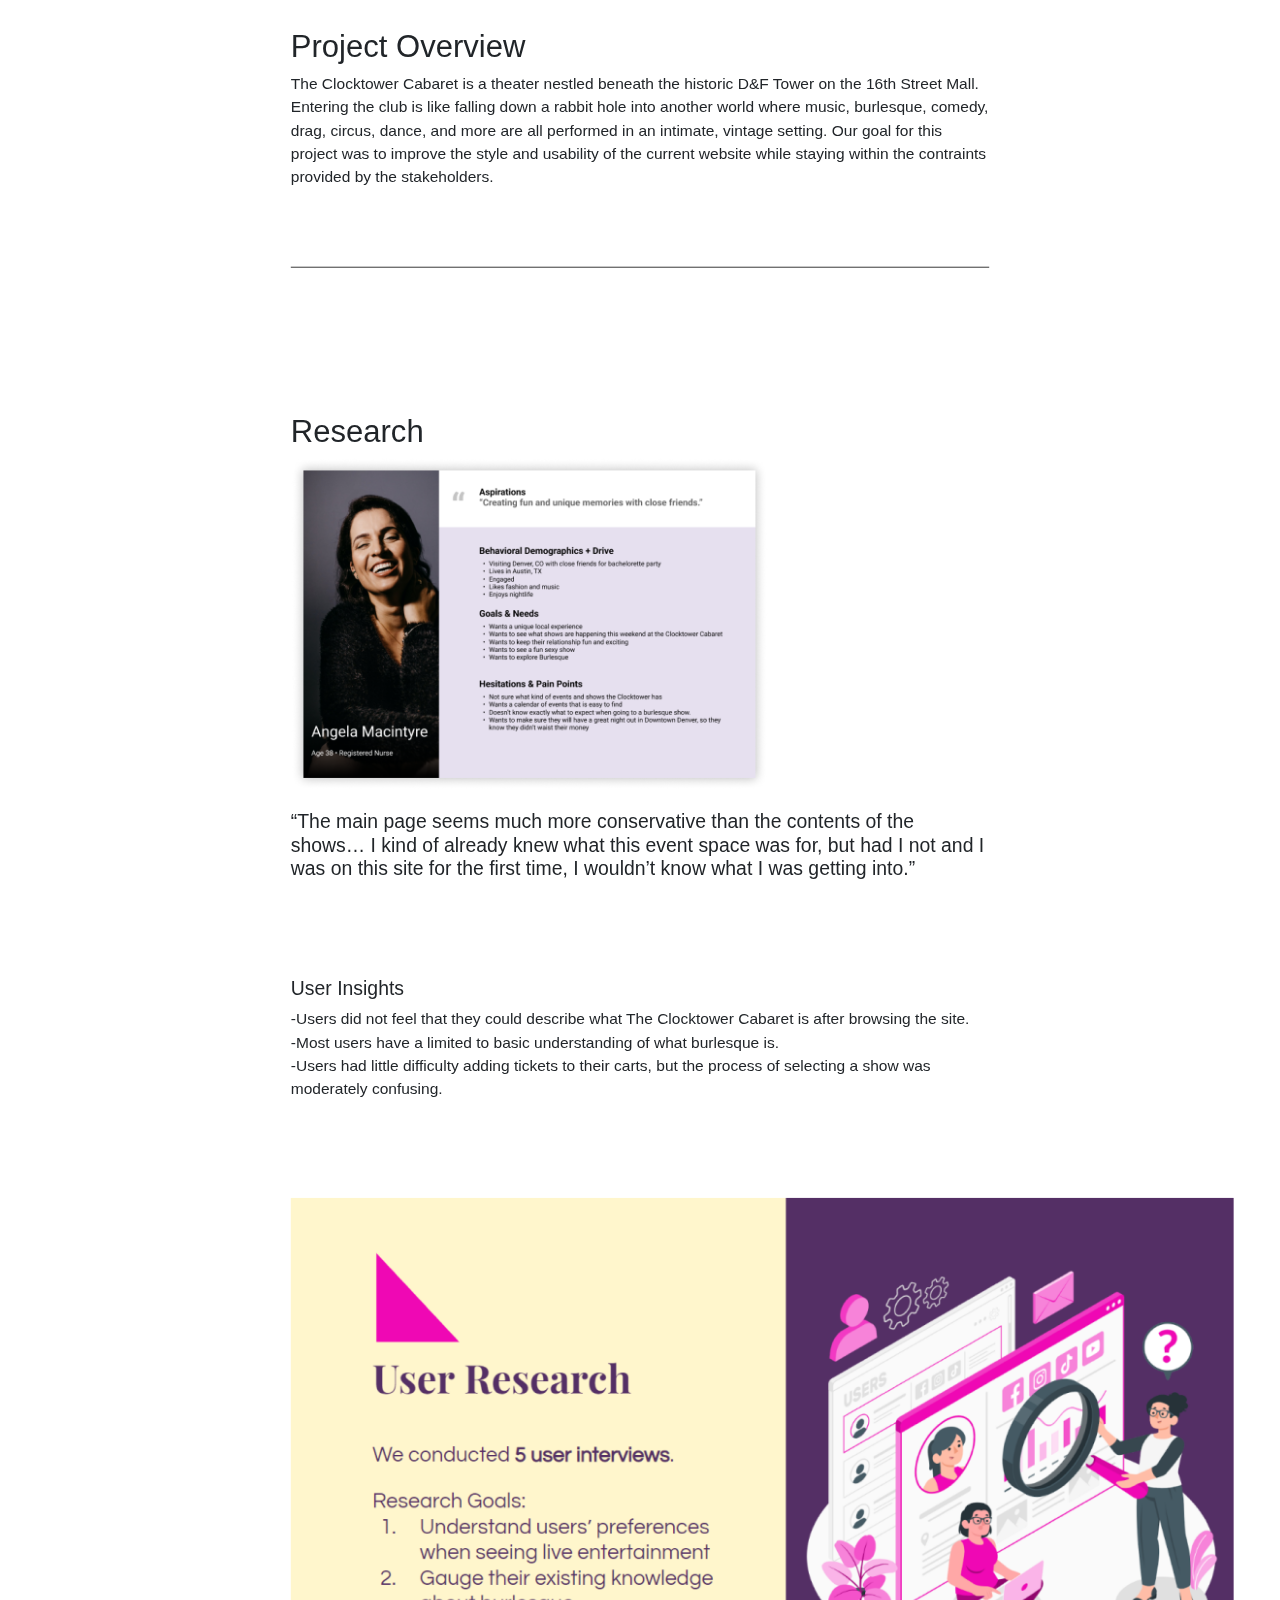
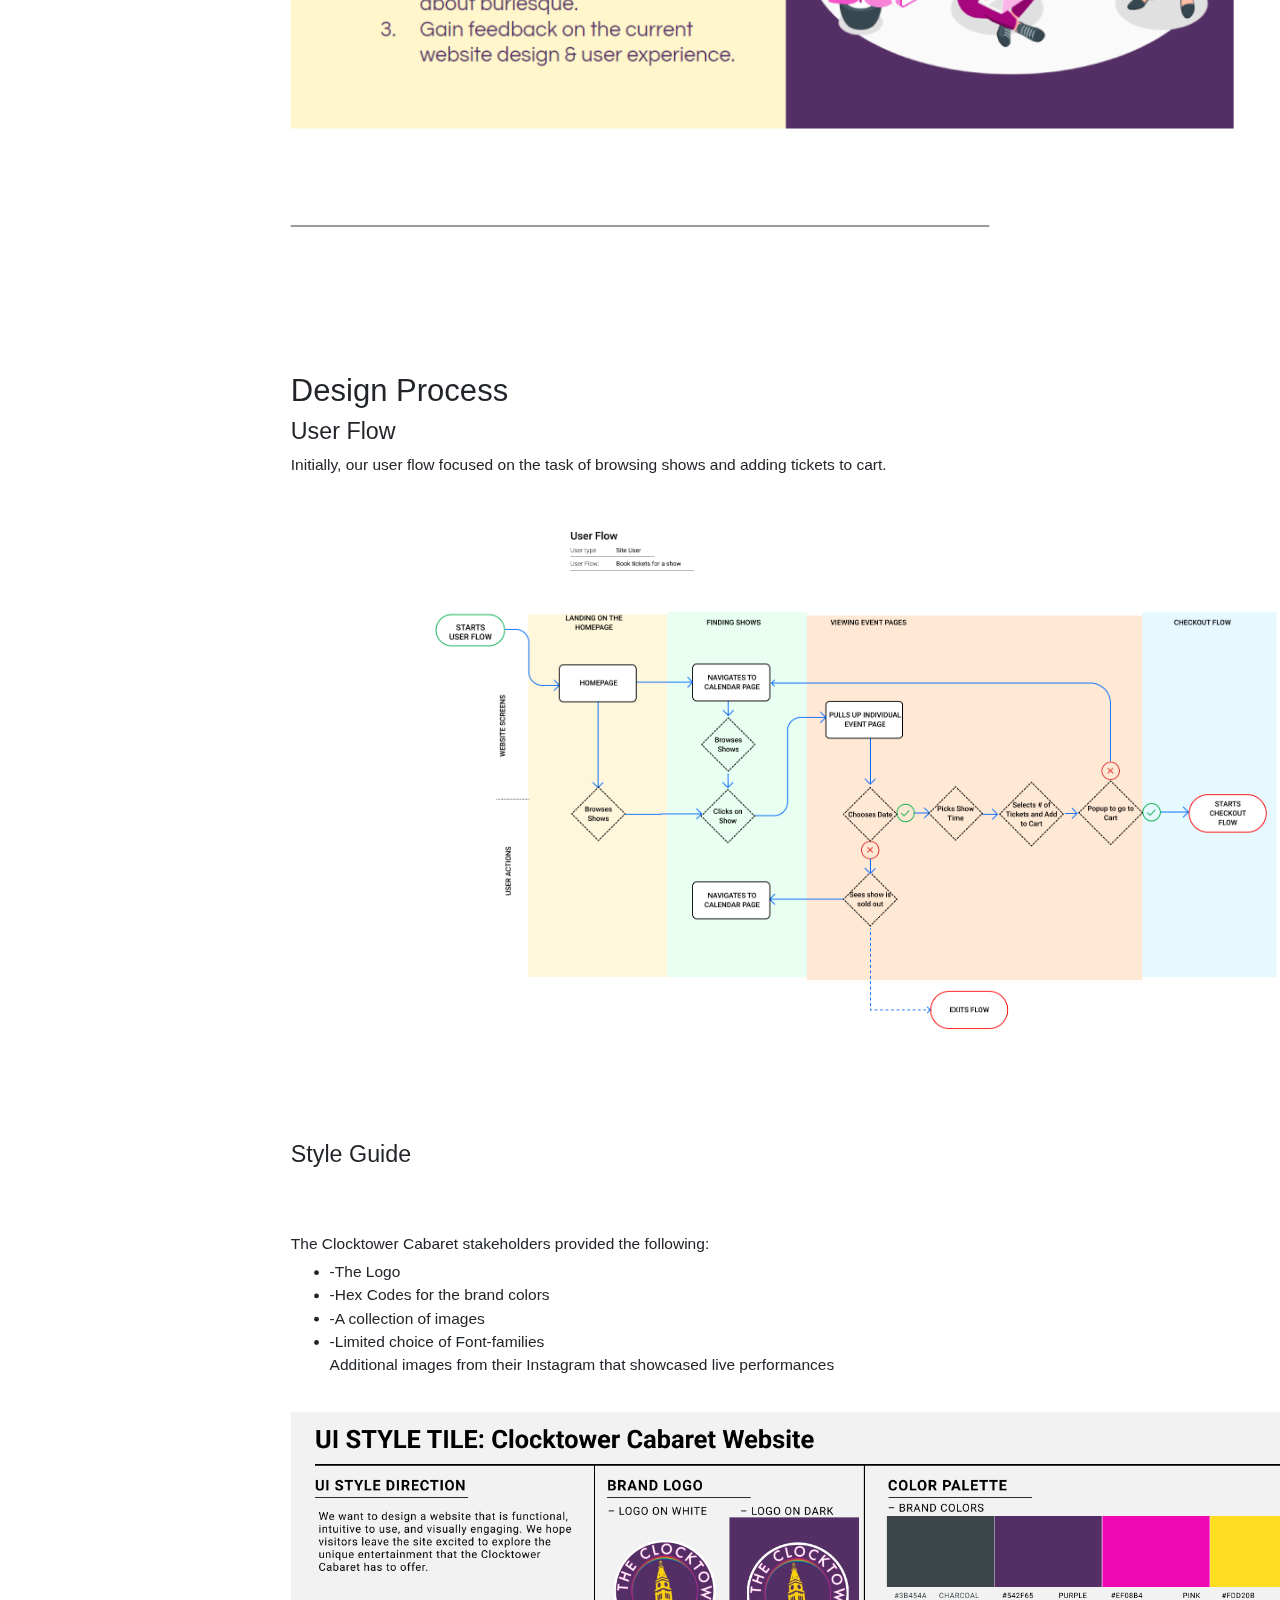
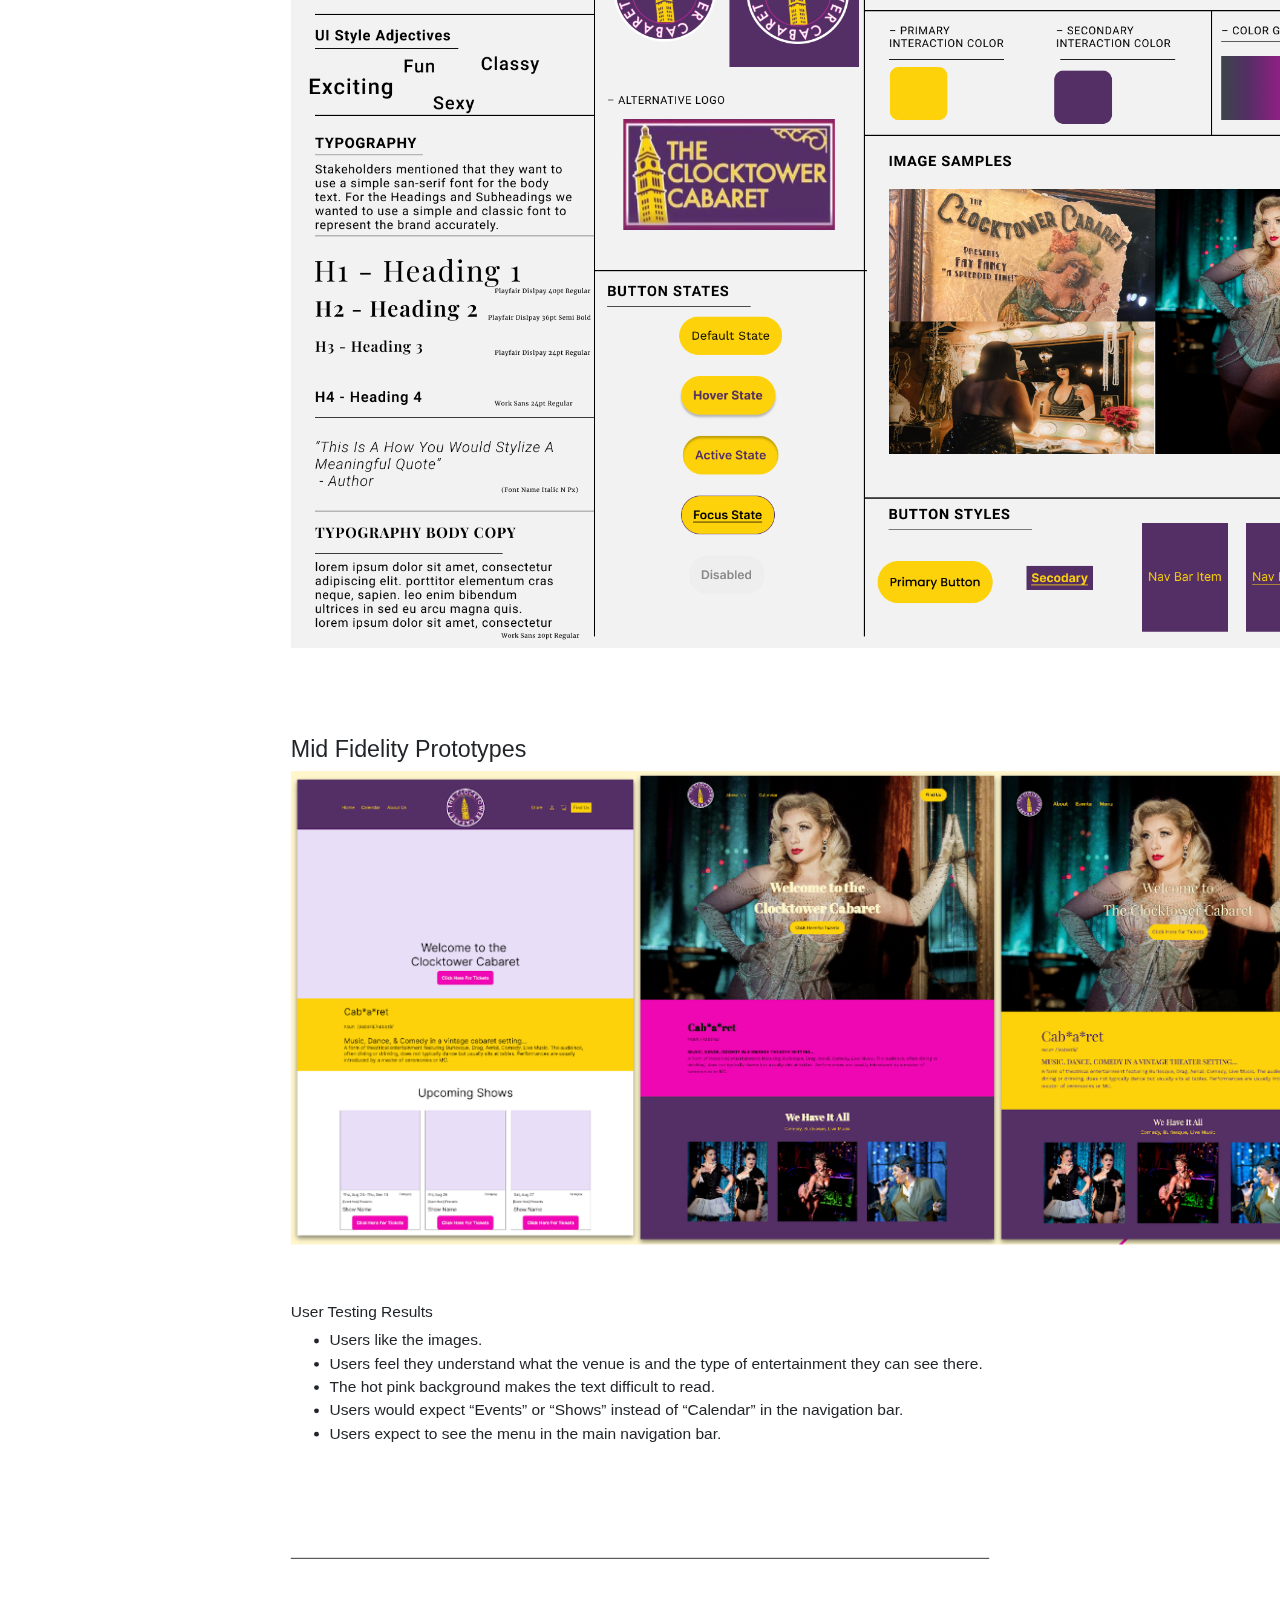
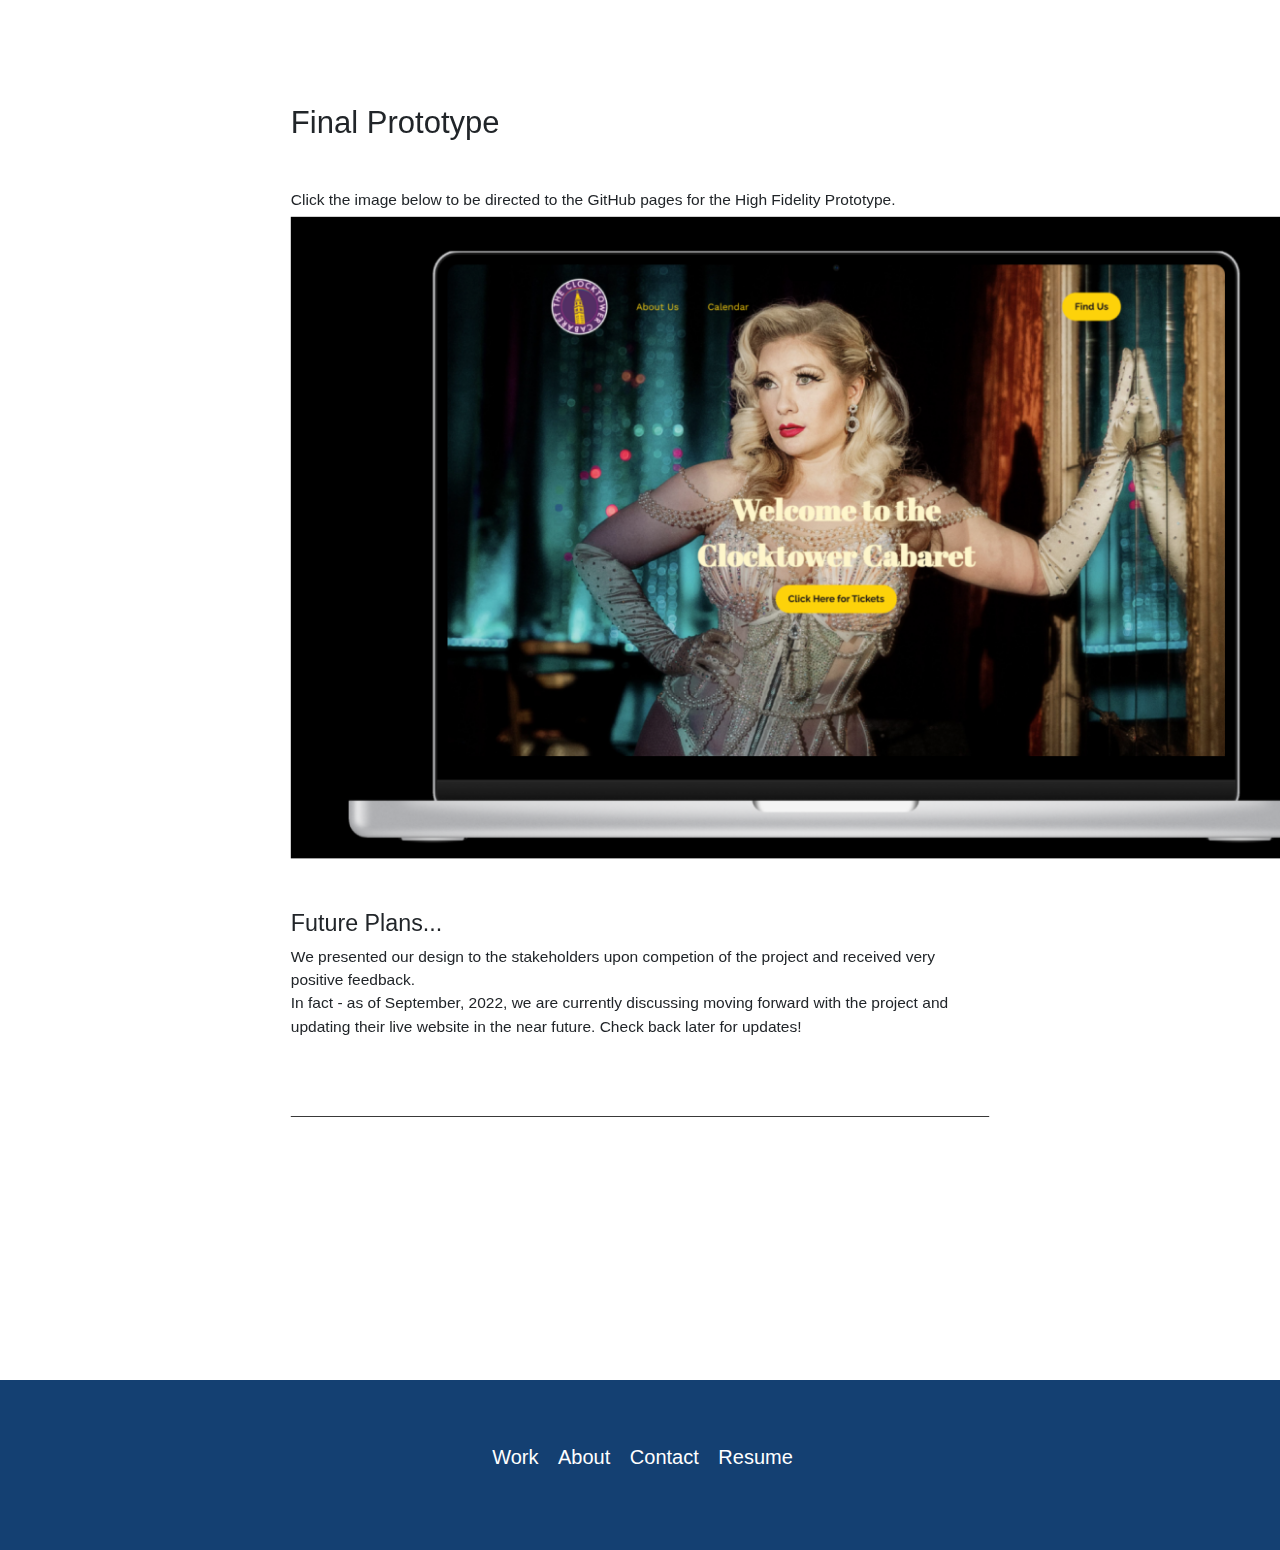
==== commit b481321e: "Final updates" ====
--- a/case.html
+++ b/case.html
@@ -7,12 +7,235 @@
         <link rel="stylesheet" href="css/style.css" type="text/css">
     </head>
 
-
-
+<header class="caseHeader">
+  <div class="casestudyheader">
+    <a class="logo" href="index.html"><img src="images/LogoNoArrow.png"></a>
+  </div>
+</header>
 
 <body>
-<section class="ALL">
+<section class="ALL">    
+
+<section class="intro">
+    <div class="introImage">
+    <img src="images/IntroImage.png" alt="">
+    </div>
+         <!-- Bootstrap Card -->
+         <div class="cardDiv">
+         <div class="card" style="width: 18rem;">
+          <img src="images/LogoIdea2.png" class="card-img-top" alt="...">
+          <div class="card-body">
+            <p class="card-text">Explore case study details below.</p>
+          </div>
+        </div>
+    </div>
+
+    <!-- Boostrap Menu -->
+    <div class="introGrid">
+    <div class="introTitle" id="introTitle">
+        <h1>The Clocktower Cabaret </h1> 
+            <div class="list-group">
+                <!--<a href="#" class="list-group-item list-group-item-action">Summary</a> -->    
+                <a href="#" class="list-group-item list-group-item-action list-group-item-primary">Project Overview</a>
+                <a href="#research" class="list-group-item list-group-item-action list-group-item-warning">Research</a>
+                <a href="#designProcess" class="list-group-item list-group-item-action list-group-item-warning">Design Iterations</a>
+                <a href="#prototypes" class="list-group-item list-group-item-action list-group-item-warning">Final Prototype</a>
+            </div>
+    </div>
+    <div class="introText" id="introText">
+        <h5>Role: UX Designer, UI Designer, FE Developer </h4>
+        <h5>Date: August, 2022 </h4>
+        <h5>Team: Alex Polen, Connor Jones, Michaela Boland </h4>
+        <h5>Tools: Figma, Zoom, Mailchimp, GitHub, VSCode </h4>
+    </div>
+</div>
+
+
+<div class="projectOverview" id="projectOverview">
+    <h2>Project Overview</h2>
+    <p>The Clocktower Cabaret is a theater nestled beneath the historic D&F Tower on the 16th Street Mall. Entering the club is like falling down a rabbit hole into another world where music, burlesque, comedy, drag, circus, dance, and more are all performed in an intimate, vintage setting. Our goal for this project was to improve the style and usability of the current website while staying within the contraints provided by the stakeholders.
+    </p>
+</div>
+</section>
+
+<!-- Divider -->
+<div class="divider1" data-content-module-id="7831695" data-content-module-template-id="15" data-content-module-unique-id="" data-content-module-removable="true" data-content-module-category="divider">
+    <div class="twelvecol last">
+      <hr class="divider1" data-editable-type="hr" id="hr_1" data-id="92963098" data-content-module-unique-id="" style="border-color: rgb(51, 51, 51);">
+    </div>
+  </div>
+<!-- Divider -->
+
+
+
+<!-- Research -->
+<section class="research" id="research">
+    <div class="researchHeader">
+        <h2>Research</h2>
+    </div>
+
+    <div class="researchImage">
+        <img src="images/Proto-Persona-1 2.png"> 
+    </div>
+    <div class="researchQuote">
+        <h5>“The main page seems much more conservative than the contents of the shows… I kind of already knew what this event space was for, but had I not and I was on this site for the first time, I wouldn’t know what I was getting into.”</h5>
+    </div>
+     <div class="researchText">
+        <h5 class="researchTextHeader">User Insights</h5>
+       <p>-Users did not feel that they could describe what The Clocktower Cabaret is after browsing the site. </br>-Most users have a limited to basic understanding of what burlesque is. </br>-Users had little difficulty adding tickets to  their carts, but the process of selecting a show was moderately confusing. </p>
+     </div>
+     <div class="researchImage2">
+        <img src="images/Case Study/UserResearch.png">
+     </div>
+   
+
+
+</section>
+
+<!-- Divider -->
+<div class="divider" data-content-module-id="7831695" data-content-module-template-id="15" data-content-module-unique-id="" data-content-module-removable="true" data-content-module-category="divider">
+    <div class="twelvecol last">
+      <hr class="divider2" data-editable-type="hr" id="hr_1" data-id="92963098" data-content-module-unique-id="" style="border-color: rgb(51, 51, 51);">
+    </div>
+  </div>
+<!-- Divider -->
+
+
+<!-- Design Process-->
+<section class="designProcess" id="designProcess">
+    <div class="designProcessHeader">
+        <h2>Design Process</h2>
+    </div>
+     
+<div class="userFlow">
+            <h4>User Flow</h4>
+            <p class="UserFlowText">Initially, our user flow focused on the task of browsing shows and adding tickets to cart.<p>
+            <img class="userFlowImage" src="images/Case Study/User Flow.png">
+</div>
+<div class="designProcess2">
+    <h4>Style Guide</h4>
+    <div class="designProcessList" data-content-module-id="7832098" data-content-module-template-id="22" data-content-module-unique-id="" data-content-module-removable="true" data-content-module-category="layout">
+        <div class="sixcol2">
+          <div data-editable-type="text" id="designProcessText" class="  " data-force-html-mode="false" data-id="92966700" data-content-module-unique-id="">
+      
+         <h6>The Clocktower Cabaret stakeholders provided the following:</h6>
+         <ul>
+            <li>-The Logo</li>
+            <li>-Hex Codes for the brand colors</li>
+            <li>-A collection of images</li>
+            <li>-Limited choice of Font-families</li>
+            <p>Additional images from their Instagram that showcased live performances</p>
+        </ul>  
+      </div>
+        </div>
+
+        <div class="styleTile">
+
+            <img src="images/Case Study/Clocktower Style Tile.png">
+         </div>
+</div>
+<div class="midFi">
+    <h4>Mid Fidelity Prototypes</h4>
+    <img class="midFiImage" src="images/Case Study/Mid-Fi-Testing-Image.png">
+ </div>
+ <div class="MidFiText">
+    <div data-editable-type="text" id="designProcessText" class="  " data-force-html-mode="false" data-id="92966700" data-content-module-unique-id="">
+
+   <h6>User Testing Results </h6>
+   <ul>
+      <li>Users like the images.</li>
+      <li>Users feel they understand what the venue is and the type of entertainment they can see there.</li>
+      <li>The hot pink background makes the text difficult to read.</li>
+      <li>Users would expect “Events” or “Shows” instead of “Calendar” in the navigation bar.</li>
+      <li>Users expect to see the menu in the main navigation bar.</li>
+  </ul>  
+</div>
+  </div>
+
+</div>
+
+</section>
+
+<!-- Divider -->
+<div class="divider">
+    <div class="twelvecol last">
+      <hr class="divider2" data-editable-type="hr" id="hr_1" data-id="92963098" data-content-module-unique-id="" style="border-color: rgb(51, 51, 51);">
+    </div>
+  </div>
+<!-- Divider -->
+
+<!-- Prototypes-->
+<section class="prototypes" id="prototypes">
+    <div class="prototypesHeader">
+        <h2>Final Prototype</h2>
+    </div>
+    <div class="_4ORMAT_content_page_row _4ormat_sort_item _4ORMAT_module_layout_02 in-viewport" data-content-module-id="7832098" data-content-module-template-id="22" data-content-module-unique-id="" data-content-module-removable="true" data-content-module-category="layout">
+        <div class="sixcolFinal">
+          <div data-editable-type="text" id="designProcessText2" class="  " data-force-html-mode="false" data-id="92966700" data-content-module-unique-id="">
+      
+            <h6>Click the image below to be directed to the GitHub pages for the High Fidelity Prototype.
+      </div>
+        </div>
+        <div class="sixcol3">
+          <div data-croppable="true" data-default-shape="landscape" data-editable-type="image" data-height="320" data-landscape-ratio="570:320" data-linkable="true" data-portrait-ratio="4:5" data-width="570" id="image_1-7832098" data-default-img="images/bg.jpg" data-dom-id="image_1" data-link-type="none" data-link-value="" data-id="92966699" data-content-module-unique-id="">
+
+<div class="prototypeImage1">
+    <img src="images/Case Study/FinalPrototype.png">
+</div>
+
+<div class="sixcol">
+    <div data-editable-type="text" id="designProcessText2" class="  " data-force-html-mode="false" data-id="92966700" data-content-module-unique-id="">
+
+   <h4>Future Plans...</h4>
+   <p>We presented our design to the stakeholders upon competion of the project and received very positive feedback. </br> In fact - as of September, 2022, we are currently discussing moving forward with the project and updating their live website in the near future. Check back later for updates!</p>
+</div>
+  </div>
+      
+    </div>
+    </div>
+
+
+
+</section>
+
+<!-- Divider -->
+      <div class="divider" data-content-module-id="7831695" data-content-module-template-id="15" data-content-module-unique-id="" data-content-module-removable="true" data-content-module-category="divider">
+        <div class="twelvecol last">
+          <hr class="divider2" data-editable-type="hr" id="hr_1" data-id="92963098" data-content-module-unique-id="" style="border-color: rgb(51, 51, 51);">
+        </div>
+      </div>
+<!-- Divider -->
+
+
+
+
+
+
+</section>
+   <!--Footer-->
+   <footer class="caseStudyFooter">
+    <ul>
+      <li>Work</li>
+      <li>About</li>
+      <li>Contact</li>
+      <li>Resume</li>
+    </ul>
+  </footer>
+</body>
     
+     
+        <script src="js/index.js"></script>
+      </body>
+    <!-- Java Script -->
+    <!-- JavaScript Bundle with Popper -->
+    <script src="https://code.jquery.com/jquery-3.4.1.slim.min.js" integrity="sha384-J6qa4849blE2+poT4WnyKhv5vZF5SrPo0iEjwBvKU7imGFAV0wwj1yYfoRSJoZ+n" crossorigin="anonymous"></script>
+    <script src="https://cdn.jsdelivr.net/npm/popper.js@1.16.0/dist/umd/popper.min.js" integrity="sha384-Q6E9RHvbIyZFJoft+2mJbHaEWldlvI9IOYy5n3zV9zzTtmI3UksdQRVvoxMfooAo" crossorigin="anonymous"></script>
+    <script src="https://cdn.jsdelivr.net/npm/bootstrap@4.4.1/dist/js/bootstrap.min.js" integrity="sha384-wfSDF2E50Y2D1uUdj0O3uMBJnjuUD4Ih7YwaYd1iqfktj0Uod8GCExl3Og8ifwB6" crossorigin="anonymous"></script>
+</html>
+
+
+
+<!-- Old Code-->
   <!---  Homepage Navigation Bar
     <nav class="navbar navbar-expand-lg navbar-light bg-light">
         <a class="navbar-brand" href="#">Home</a>
@@ -74,225 +297,3 @@
     <a class="btn btn-primary btn-lg" role="button" href="https://ci.ovationtix.com/35628" target="_blank">Click Here for Tickets</a>
   </p>
   -->
-
-
-<div class="casestudyheader">
-    <img src="images/HomeFrame.png" alt="">
-</div>
-        
-
-
-<section class="intro">
-    <div class="introImage">
-    <img src="images/IntroImage.png" alt="">
-    </div>
-
-    <!-- Bootstrap Menu-->
-    <div class="introGrid">
-    <div class="introTitle" id="introTitle">
-        <h1>The Clocktower Cabaret </h1> 
-            <div class="list-group">
-                <!--<a href="#" class="list-group-item list-group-item-action">Summary</a> -->    
-                <a href="#" class="list-group-item list-group-item-action list-group-item-primary">Project Overview</a>
-                <a href="#research" class="list-group-item list-group-item-action list-group-item-warning">Research</a>
-                <a href="#designProcess" class="list-group-item list-group-item-action list-group-item-warning">Design Iterations</a>
-                <a href="#prototypes" class="list-group-item list-group-item-action list-group-item-warning">Final Prototype</a>
-            </div>
-    </div>
-    <div class="introText" id="introText">
-        <h5>Role: UX Designer, UI Designer, FE Developer </h4>
-        <h5>Date: August, 2022 </h4>
-        <h5>Team: Alex Polen, Connor Jones, Michaela Boland </h4>
-        <h5>Tools: Figma, Zoom, Mailchimp, GitHub, VSCode </h4>
-    </div>
-</div>
-
-<div class="projectOverview" id="projectOverview">
-    <h2>Project Overview</h2>
-    <p>The Clocktower Cabaret is a theater nestled beneath the historic D&F Tower on the 16th Street Mall. Entering the club is like falling down a rabbit hole into another world where music, burlesque, comedy, drag, circus, dance, and more are all performed in an intimate, vintage setting. Our goal for this project was to improve the style and usability of the current website while staying within the contraints provided by the stakeholders.
-    </p>
-</div>
-</section>
-
-<!-- Divider -->
-<div class="divider" data-content-module-id="7831695" data-content-module-template-id="15" data-content-module-unique-id="" data-content-module-removable="true" data-content-module-category="divider">
-    <div class="twelvecol last">
-      <hr class="divider2" data-editable-type="hr" id="hr_1" data-id="92963098" data-content-module-unique-id="" style="border-color: rgb(51, 51, 51);">
-    </div>
-  </div>
-<!-- Divider -->
-
-
-
-<!-- Research -->
-<section class="research" id="research">
-    <div class="researchHeader">
-        <h2>Research</h2>
-    </div>
-
-    <div class="researchImage">
-        <img src="images/Proto-Persona-1 2.png"> 
-    </div>
-    <div class="researchQuote">
-        <h6>“The main page seems much more conservative than the contents of the shows… I kind of already knew what this event space was for, but had I not and I was on this site for the first time, I wouldn’t know what I was getting into.”</h6>
-    </div>
-     <div class="researchText">
-        <h5 class="researchTextHeader">User Insights</h5>
-       <p>-Users did not feel that they could describe what The Clocktower Cabaret is after browsing the site. </br>-Most users have a limited to basic understanding of what burlesque is. </br>-Users had little difficulty adding tickets to  their carts, but the process of selecting a show was moderately confusing. </p>
-     </div>
-     <div class="researchImage2">
-        <img src="images/Case Study/UserResearch.png">
-     </div>
-   
-
-     <!-- Bootstrap Card -->
-     <div class="card" style="width: 18rem;">
-        <img src="images/LogoIdea2.png" class="card-img-top" alt="...">
-        <div class="card-body">
-          <p class="card-text">Some quick example text to build on the card title and make up the bulk of the card's content.</p>
-        </div>
-</div>
-</section>
-
-<!-- Divider -->
-<div class="divider" data-content-module-id="7831695" data-content-module-template-id="15" data-content-module-unique-id="" data-content-module-removable="true" data-content-module-category="divider">
-    <div class="twelvecol last">
-      <hr class="divider2" data-editable-type="hr" id="hr_1" data-id="92963098" data-content-module-unique-id="" style="border-color: rgb(51, 51, 51);">
-    </div>
-  </div>
-<!-- Divider -->
-
-
-<!-- Design Process-->
-<section class="designProcess" id="designProcess">
-    <div class="designProcessHeader">
-        <h2>Design Process</h2>
-    </div>
-     
-<div class="userFlow">
-            <h4>User Flow</h4>
-            <p class="UserFlowText">Initially, our user flow focused on the task of browsing shows and adding tickets to cart.<p>
-            <img src="images/Case Study/User Flow.png">
-</div>
-<div class="designProcess2">
-    <h4>Style Guide</h4>
-    <div class="_4ORMAT_content_page_row _4ormat_sort_item _4ORMAT_module_layout_02 in-viewport" data-content-module-id="7832098" data-content-module-template-id="22" data-content-module-unique-id="" data-content-module-removable="true" data-content-module-category="layout">
-        <div class="sixcol">
-          <div data-editable-type="text" id="designProcessText" class="  " data-force-html-mode="false" data-id="92966700" data-content-module-unique-id="">
-      
-         <h6>The Clocktower Cabaret stakeholders provided the following:</h6>
-         <ul>
-            <li>-The Logo</li>
-            <li>-Hex Codes for the brand colors</li>
-            <li>-A collection of images</li>
-            <li>-Limited choice of Font-families</li>
-            <p>Additional images from their Instagram that showcased live performances</p>
-        </ul>  
-      </div>
-        </div>
-
-        <div class="styleTile">
-
-            <img src="images/Case Study/Clocktower Style Tile.png">
-         </div>
-</div>
-<div class="midFi">
-    <h4>Mid Fidelity Prototypes</h4>
-    <img src="images/Case Study/Mid-Fi-Testing-Image.png">
- </div>
- <div class="MidFiText">
-    <div data-editable-type="text" id="designProcessText" class="  " data-force-html-mode="false" data-id="92966700" data-content-module-unique-id="">
-
-   <h6>User Testing Results </h6>
-   <ul>
-      <li>Users like the images.</li>
-      <li>Users feel they understand what the venue is and the type of entertainment they can see there.</li>
-      <li>The hot pink background makes the text difficult to read.</li>
-      <li>Users would expect “Events” or “Shows” instead of “Calendar” in the navigation bar.</li>
-      <li>Users expect to see the menu in the main navigation bar.</li>
-  </ul>  
-</div>
-  </div>
-
-</div>
-
-</section>
-
-<!-- Divider -->
-<div class="divider">
-    <div class="twelvecol last">
-      <hr class="divider2" data-editable-type="hr" id="hr_1" data-id="92963098" data-content-module-unique-id="" style="border-color: rgb(51, 51, 51);">
-    </div>
-  </div>
-<!-- Divider -->
-
-<!-- Prototypes-->
-<section class="prototypes" id="prototypes">
-    <div class="prototypesHeader">
-        <h2>Final Prototype</h2>
-    </div>
-    <div class="_4ORMAT_content_page_row _4ormat_sort_item _4ORMAT_module_layout_02 in-viewport" data-content-module-id="7832098" data-content-module-template-id="22" data-content-module-unique-id="" data-content-module-removable="true" data-content-module-category="layout">
-        <div class="sixcol">
-          <div data-editable-type="text" id="designProcessText" class="  " data-force-html-mode="false" data-id="92966700" data-content-module-unique-id="">
-      
-  
-        <h6>Click the image below to be directed to the GitHub pages for the High Fidelity Prototype.
-
-      </div>
-        </div>
-        <div class="sixcol last">
-          <div data-croppable="true" data-default-shape="landscape" data-editable-type="image" data-height="320" data-landscape-ratio="570:320" data-linkable="true" data-portrait-ratio="4:5" data-width="570" id="image_1-7832098" data-default-img="images/bg.jpg" data-dom-id="image_1" data-link-type="none" data-link-value="" data-id="92966699" data-content-module-unique-id="">
-
-<div class="prototypeImage1">
-    <img src="images/Case Study/FinalPrototype.png">
-</div>
-
-<div class="sixcol">
-    <div data-editable-type="text" id="designProcessText" class="  " data-force-html-mode="false" data-id="92966700" data-content-module-unique-id="">
-
-   <h4>Future Plans...</h4>
-   <p>We presented our design to the stakeholders upon competion of the project and received very positive feedback. </br> In fact - as of September, 2022, we are currently discussing moving forward with the project and updating their live website in the near future. Check back later for updates!</p>
-</div>
-  </div>
-      
-    </div>
-    </div>
-
-
-
-</section>
-
-<!-- Divider -->
-      <div class="divider" data-content-module-id="7831695" data-content-module-template-id="15" data-content-module-unique-id="" data-content-module-removable="true" data-content-module-category="divider">
-        <div class="twelvecol last">
-          <hr class="divider2" data-editable-type="hr" id="hr_1" data-id="92963098" data-content-module-unique-id="" style="border-color: rgb(51, 51, 51);">
-        </div>
-      </div>
-<!-- Divider -->
-
-
-
-
-
-
-</section>
-   <!--Footer-->
-   <footer class="caseStudyFooter">
-    <ul>
-      <li>Work</li>
-      <li>About</li>
-      <li>Contact</li>
-      <li>Resume</li>
-    </ul>
-  </footer>
-</body>
-    
-     
-        <script src="js/index.js"></script>
-      </body>
-    <!-- Java Script -->
-    <!-- JavaScript Bundle with Popper -->
-    <script src="https://code.jquery.com/jquery-3.4.1.slim.min.js" integrity="sha384-J6qa4849blE2+poT4WnyKhv5vZF5SrPo0iEjwBvKU7imGFAV0wwj1yYfoRSJoZ+n" crossorigin="anonymous"></script>
-    <script src="https://cdn.jsdelivr.net/npm/popper.js@1.16.0/dist/umd/popper.min.js" integrity="sha384-Q6E9RHvbIyZFJoft+2mJbHaEWldlvI9IOYy5n3zV9zzTtmI3UksdQRVvoxMfooAo" crossorigin="anonymous"></script>
-    <script src="https://cdn.jsdelivr.net/npm/bootstrap@4.4.1/dist/js/bootstrap.min.js" integrity="sha384-wfSDF2E50Y2D1uUdj0O3uMBJnjuUD4Ih7YwaYd1iqfktj0Uod8GCExl3Og8ifwB6" crossorigin="anonymous"></script>
-</html>--- a/css/style.css
+++ b/css/style.css
@@ -1,381 +1,445 @@
 
+body {
+  margin: 0;
+
+}
+header {
+  position: relative;
+  background-color: #144072;
+  padding: 0 auto;
+  margin: 0 auto;
+  height: 75px;
+}
+.MainNav {
+  display: flex;
+  padding: 0 auto;
+  border: 0;
+}
+
+.MainNav div {
+  width: 33%;
+
+}
+.NavLeft {
+  float: left;
+  color: white;
+  padding-top: 25px;
+  display: flex;
+  justify-content: right;
+}
+.NavLeft ul li:first-child {
+  font-weight: 1000;
+}
+
+.headerText {
+  position: relative;
+  padding-top: 0px;
+  padding-left: 9px;
+  display: flex;
+  justify-content: center;
+  text-align: center;
+  overflow: visible;
+}
+.headerText .Alex {
+  color: white;
+  font-size: 32px;
+  text-align: center;
+} 
+
+.NavRight {
+  float: right;
+  color: white;
+  padding-top: 25px;
+  display: flex;
+  justify-content: left;
+}
+header li {
+  display: inline-block;
+  padding: 0px 25px;
+}
+header p {
+  display: inline-block;
+}
+/* Main Nav */
+
+
+.heroImg{
+  height: 865px;
+
+  padding: 0 auto;
+  background-image: url(../images/SKI.webp);
+  background-size: cover;
+  background-repeat: no-repeat;
+  background-position: center;
+  position: relative;
+  margin: 0 auto;
+}
+
+.heroButton {
+  display: flex;
+  align-items: center;
+  justify-content: center;
+  margin-top: 100px;
+}
+
+.heroImg .UX {
+  color: white;
+  margin: 0 0;
+  padding-top: 14px;
+  text-align: center;
+  font-size: 22px;
+} 
 
 
 
 /*
-.grid {
-    background-color: #542f65;
-    display: grid;
-    grid-template-columns: 20% 80%;
-    grid-template-rows: 1fr 1fr 1fr;
-    gap: 32px;
-    grid-template-areas: 
-    "contactImg1 contact1"
-    "contactImg2 contact2"
-    "contactImg3 contact3"
-    ;
-}
-
-*/
-
-body {
-    margin: 0;
-
-  }
-  header {
-    position: relative;
-    background-color: #144072;
-    padding: 0 auto;
-    margin: 0 auto;
-    height: 75px;
-  }
-  .MainNav {
-    display: flex;
-    padding: 0 auto;
-    border: 0;
-  }
-
-  .MainNav div {
-    width: 33%;
-
-  }
-  .NavLeft {
-    float: left;
-    color: white;
-    padding-top: 25px;
-    display: flex;
-    justify-content: right;
-  }
-  .NavLeft ul li:first-child {
-    font-weight: 1000;
-  }
-
-  .headerText {
-    position: relative;
-    padding-top: 0px;
-    padding-left: 9px;
-    display: flex;
-    justify-content: center;
-    text-align: center;
-    overflow: visible;
-  }
-  .headerText .Alex {
-    color: white;
-    font-size: 32px;
-    text-align: center;
-  } 
-
-  .NavRight {
-    float: right;
-    color: white;
-    padding-top: 25px;
-    display: flex;
-    justify-content: left;
-  }
-  header li {
-    display: inline-block;
-    padding: 0px 25px;
-  }
-  header p {
-    display: inline-block;
-  }
- /* Main Nav */
-
-
-  .heroImg{
-    max-height: 865px;
-    padding: 0 auto;
-    background-image: url(../images/Hero\ Content\ Page.png);
-    background-size: cover;
-    background-repeat: no-repeat;
-    background-position: center;
-    position: relative;
-    margin: 0 auto;
-  }
-
-  .heroButton {
-    display: flex;
-    align-items: center;
-    width: 598px;    
-    justify-content: center;
-  }
-
-  .heroImg .UX {
-    color: white;
-    margin: 0 0;
-    padding-top: 14px;
-    text-align: center;
-    font-size: 22px;
-  } 
-
+.navBar .nav-link {
+  color: #fdd20b;
+  font-size: 20px;
+  font-family: 'Work Sans', sans-serif;
+  font-weight: bold;
+}
+a:hover {
+  color: #ef08b4;
+}
+.navBar .nav-link:hover {
+  border-bottom: 2px solid #fdd20b;
+  border-bottom-width: fit-content; 
+} */
+
+.content {
+  max-width: 350px;
+  margin: 0px;
+  text-align: center;
   
-  
-  /*
-  .navBar .nav-link {
-    color: #fdd20b;
-    font-size: 20px;
-    font-family: 'Work Sans', sans-serif;
-    font-weight: bold;
-  }
-  a:hover {
-    color: #ef08b4;
-  }
-  .navBar .nav-link:hover {
-    border-bottom: 2px solid #fdd20b;
-    border-bottom-width: fit-content; 
-  } */
-  
-  .content {
-    max-width: 350px;
-    margin-left: 370px;
-    text-align: center;
-    height:830px;
-  }
-.HeroDiv {
-  padding-top: 300px;
+
+}
+.HeroText {
+margin-top: 420px;
+padding-top: 30px;
+padding-left: 100px;
+width: 350px;
+
 }
 .content .top {
-  font-size: 20px;
+font-size: 20px;
 }
 .content .bottom {
-  font-size: 20px;
-  font-weight: 550;
+font-size: 20px;
+font-weight: 550;
 }
 
 /*
 button {
-    padding: 15px;
-    background-color: #373738;
-    color: white;
-    font-size: 15px;
-    border-radius: 4px;
+  padding: 15px;
+  background-color: #373738;
+  color: white;
+  font-size: 15px;
+  border-radius: 4px;
 }
 */
 
-    /* My UX Skills Section */
-  .heading {
-    text-align: center;
-    margin: 0 0;
-    padding-top: 100px;
-    font-size: 30px;
-    background-color: rgb(248, 244, 238);
+  /* My UX Skills Section */
+.heading {
+  text-align: center;
+  margin: 0 0;
+  padding-top: 100px;
+  font-size: 30px;
+  background-color: rgb(248, 244, 238);
+}
+
+.skill2 {
+  padding-top: 0;
+  margin-top: 0;  
+  border-top: 0;
+}
+
+.flexContainer {
+  display: flex;
+  align-items: initial;
+  justify-content: center;
+  padding: 5% 5%;
+  background-color: rgb(248, 244, 238);
+}
+
+.stripe {
+  margin-bottom: 0;
+  border-bottom: 0;
+  padding-bottom: 0;
+  background-color: #F8F4EE;
+  display: flex;
+  justify-content: center;
+}
+.stripe img {
+  max-width: 1920px;
+  max-height: 20px;
+  margin-bottom: 0;
+  padding-bottom: 0;
+  border-bottom: 0;
+
+}
+
+@media screen and (max-width: 600px) {
+  .flexContainer {
+    display: inline-block;
+    padding: 5% 15%;
   }
-
-  .skill2 {
-    padding-top: 0;
-    margin-top: 0;  
-    border-top: 0;
+}
+
+.flexContainer div {
+  width: 33%;
+  padding: 25px;
+}
+
+@media screen and (max-width: 600px) {
+  .flexContainer div {
+    width: 100%;
   }
-  
-  .flexContainer {
-    display: flex;
-    align-items: initial;
-    justify-content: center;
-    padding: 5% 5%;
-    background-color: rgb(248, 244, 238);
-  }
-
-  .stripe {
-    margin-bottom: 0;
-    border-bottom: 0;
-    padding-bottom: 0;
-    background-color: #F8F4EE;
-    display: flex;
-    justify-content: center;
-  }
-  .stripe img {
-    max-width: 1920px;
-    max-height: 20px;
-    margin-bottom: 0;
-    padding-bottom: 0;
-    border-bottom: 0;
-
-  }
-
-  @media screen and (max-width: 600px) {
-    .flexContainer {
-      display: inline-block;
-      padding: 5% 15%;
-    }
-  }
-  
-  .flexContainer div {
-    width: 33%;
-    padding: 25px;
-  }
-  
-  @media screen and (max-width: 600px) {
-    .flexContainer div {
-      width: 100%;
-    }
-  }
-  
-
-
-  /* My Work Section */
-  .WorkHeading {
-    text-align: center;
-    font-size: 30px;
-    margin: 0 auto;
-    padding-top: 100px;
-  }
-  .myWork {
-    padding: 20px 90px;
-    background-color: #F8F4EE;
-  }
-
+}
+
+
+
+/* My Work Section */
+.WorkHeading {
+  text-align: center;
+  font-size: 30px;
+  margin: 0 auto;
+  padding-top: 100px;
+}
+.myWork {
+  padding: 20px 90px;
+  background-color: #F8F4EE;
+}
+
+.workGrid {
+  display: grid;
+  align-items: center;
+  padding: 30px;
+  grid-template-columns: 60% 20%;
+  grid-template-rows: 500px 650px;
+  grid-template-areas:
+  "img2 content2"
+  "img1 content1"
+}
+
+.workGrid .img2 {
+
+}
+
+@media screen and (max-width:600px) {
   .workGrid {
     display: grid;
-    align-items: center;
     padding: 30px;
-    grid-template-columns: 60% 20%;
-    grid-template-rows: 500px 650px;
+    padding-right: 90px;
+    grid-template-columns: 100%;
+    grid-template-rows: 600px 600px 700px 600px;
     grid-template-areas:
-    "img1 content1"
-    "img2 content2"
+    "img1"
+    "content1"
+    "img2"
+    "content2"
   }
-
-  .workGrid .img2 {
-    scale: .7;
-  }
+}
+
+.workGrid img {
+  width: 100%;
+  max-width: 550px;
+  margin: 0 auto;
+  display: block;
+}
+.img1 {
+  grid-area: img1;
+}
+.img2 {
+  grid-area: img2;
+}
+.img1, .img2, .content1, .content2, {
+  padding: 80px;
+  padding-right: 0;
+}
+.content1 {
+  grid-area: content1;
+}
+.content2 {
+  grid-area: content2;
+}
+
+footer {
+  background-color: #144072;
+  padding: 35px;
+  color: white;
+  display: flex;
+  justify-content: center;
+  font-size: 20px;
+}
+footer ul {
+  list-style: none;
+  padding-left: 5px;
+}
+footer li {
+  display: inline-block;
+  padding: 0px 7px;
+}
+
+
+/* Text decoration - Underline - Event listener */
+header li:hover {
+  text-decoration: underline;
+}
+
+#header-input:checked + #hamburger-menu #sidebar-menu {
+    visibility: visible;
+    left: 0;
+}
+#header-input:checked ~ .overlay{
+   visibility: visible;
+  opacity: 0.4;
+}
+
+
+
+/* CASE STUDY CSS */
+.casestudyheader{
+  margin-top: 20px;
+  background-color: white;
+}
+
+.casestudyheader img {
+  background-color: white;
+}
+
+
+.list-group a {
+  display: flex;
+  width: 50%;
   
-  @media screen and (max-width:600px) {
-    .workGrid {
-      display: grid;
-      padding: 30px;
-      padding-right: 90px;
-      grid-template-columns: 100%;
-      grid-template-rows: 450px 300px 700px 275px;
-      grid-template-areas:
-      "img1"
-      "content1"
-      "img2"
-      "content2"
-    }
-  }
-  
-  .workGrid img {
-    width: 100%;
-    max-width: 350px;
-    margin: 0 auto;
-    display: block;
-  }
-  .img1 {
-    grid-area: img1;
-  }
-  .img2 {
-    grid-area: img2;
-  }
-  .img1, .img2, .content1, .content2, {
-    padding: 80px;
-    padding-right: 0;
-  }
-  .content1 {
-    grid-area: content1;
-  }
-  .content2 {
-    grid-area: content2;
-  }
-
-  footer {
-    background-color: #144072;
-    padding: 35px;
-    color: white;
-    display: flex;
-    justify-content: center;
-    font-size: 20px;
-}
-  footer ul {
-    list-style: none;
-    padding-left: 5px;
-  }
-  footer li {
-    display: inline-block;
-    padding: 0px 7px;
-  }
-
-
-  /* Text decoration - Underline - Event listener */
-  header li:hover {
-    text-decoration: underline;
-  }
-  
-  #header-input:checked + #hamburger-menu #sidebar-menu {
-      visibility: visible;
-      left: 0;
-  }
-  #header-input:checked ~ .overlay{
-     visibility: visible;
-    opacity: 0.4;
-  }
-
-
-
-
-/* Saved Code
-
- text-shadow: 0px 0px 3px #000000;
-
-
-
-
-
-
- */
-
-
-
-
-
-  /* CASE STUDY CSS */
-
-  .casestudyheader img {
-    background-color: white;
-    scale: .5;
-  }
-
-  
-  .list-group a {
-    display: flex;
-    width: 30%;
-    
-  }
-
-  .introGrid {
-    display: grid;
-    grid-template-columns: 50% 50%;
-    grid-template-rows: 1fr;
-    gap: 16px;
-    grid-template-areas: 
-    "summaryTitle summaryText"
-    ;
+}
+
+.introGrid {
+  display: grid;
+  grid-template-columns: 50% 50%;
+  grid-template-rows: 1fr;
+  gap: 16px;
+  grid-template-areas: 
+  "summaryTitle summaryText"
+  ;
 }
 
 
 . {
-    margin: 0 auto;
-    background-color: #542f65;
-    color: #fdd20b;
-    padding: 64px;
-    display: flex;
-    flex-direction: column;
-    align-items: center;
+  margin: 0 auto;
+  background-color: #542f65;
+  color: #fdd20b;
+  padding: 64px;
+  display: flex;
+  flex-direction: column;
+  align-items: center;
 }
 
 .userFlow img{
-    max-width: 1600px;
+  max-width: 1600px;
 }
 
 .styleTile img{
-    max-width: 1200px;
+  max-width: 1200px;
 }
 
 .ALL {
-    margin-left: 320px;
-    margin-right: 320px;
-    scale:0.97;
+  margin-left: 280px;
+  margin-right: 280px;
+  scale:0.97;
 }
 
 .caseStudyFooter {
-    padding: 0 0;
-}+  padding: 0 0;
+}
+
+.introImage {
+margin-bottom: 100px;
+}
+
+.cardDiv {
+display: flex;
+justify-content: center;
+padding-right: 200px;
+
+}
+
+.introGrid{
+margin-top: 100px;
+margin-bottom: 100px;
+}
+
+.introText {
+padding-top: 100px;
+}
+
+.list-group {
+padding-left: 50px;
+padding-top: 50px;
+}
+
+.projectOverview {
+margin-bottom: 80px;
+}
+
+.divider1 {
+margin-bottom: 150px;
+}
+
+.researchQuote {
+margin-top: 20px;
+margin-bottom: 100px;
+font-size: 3;
+}
+.researchText {
+max-width: 800px;
+margin-bottom: 100px;
+}
+
+.researchImage2 {
+margin-bottom: 100px;
+}
+
+.divider {
+margin-top: 80px;
+margin-bottom: 150px;
+}
+
+.userFlowImage{
+scale:.9;
+padding-right: 350px;
+}
+
+.sixcol {
+margin-top: 50px;
+margin-bottom: 50px;
+}
+
+.styleTile{
+margin-bottom: 90px;
+}
+
+
+#designProcessText {
+padding-top: 60px;
+padding-bottom: 20px;
+}
+
+.prototypes {
+margin: 0;
+}
+.sixcolFinal {
+margin-top: 50px;
+margin-bottom: 0;
+}
+
+.sixcol3 {
+margin:0 auto;
+}
+
+.caseStudyFooter{
+height: 170px;
+align-items: center;
+}
+
